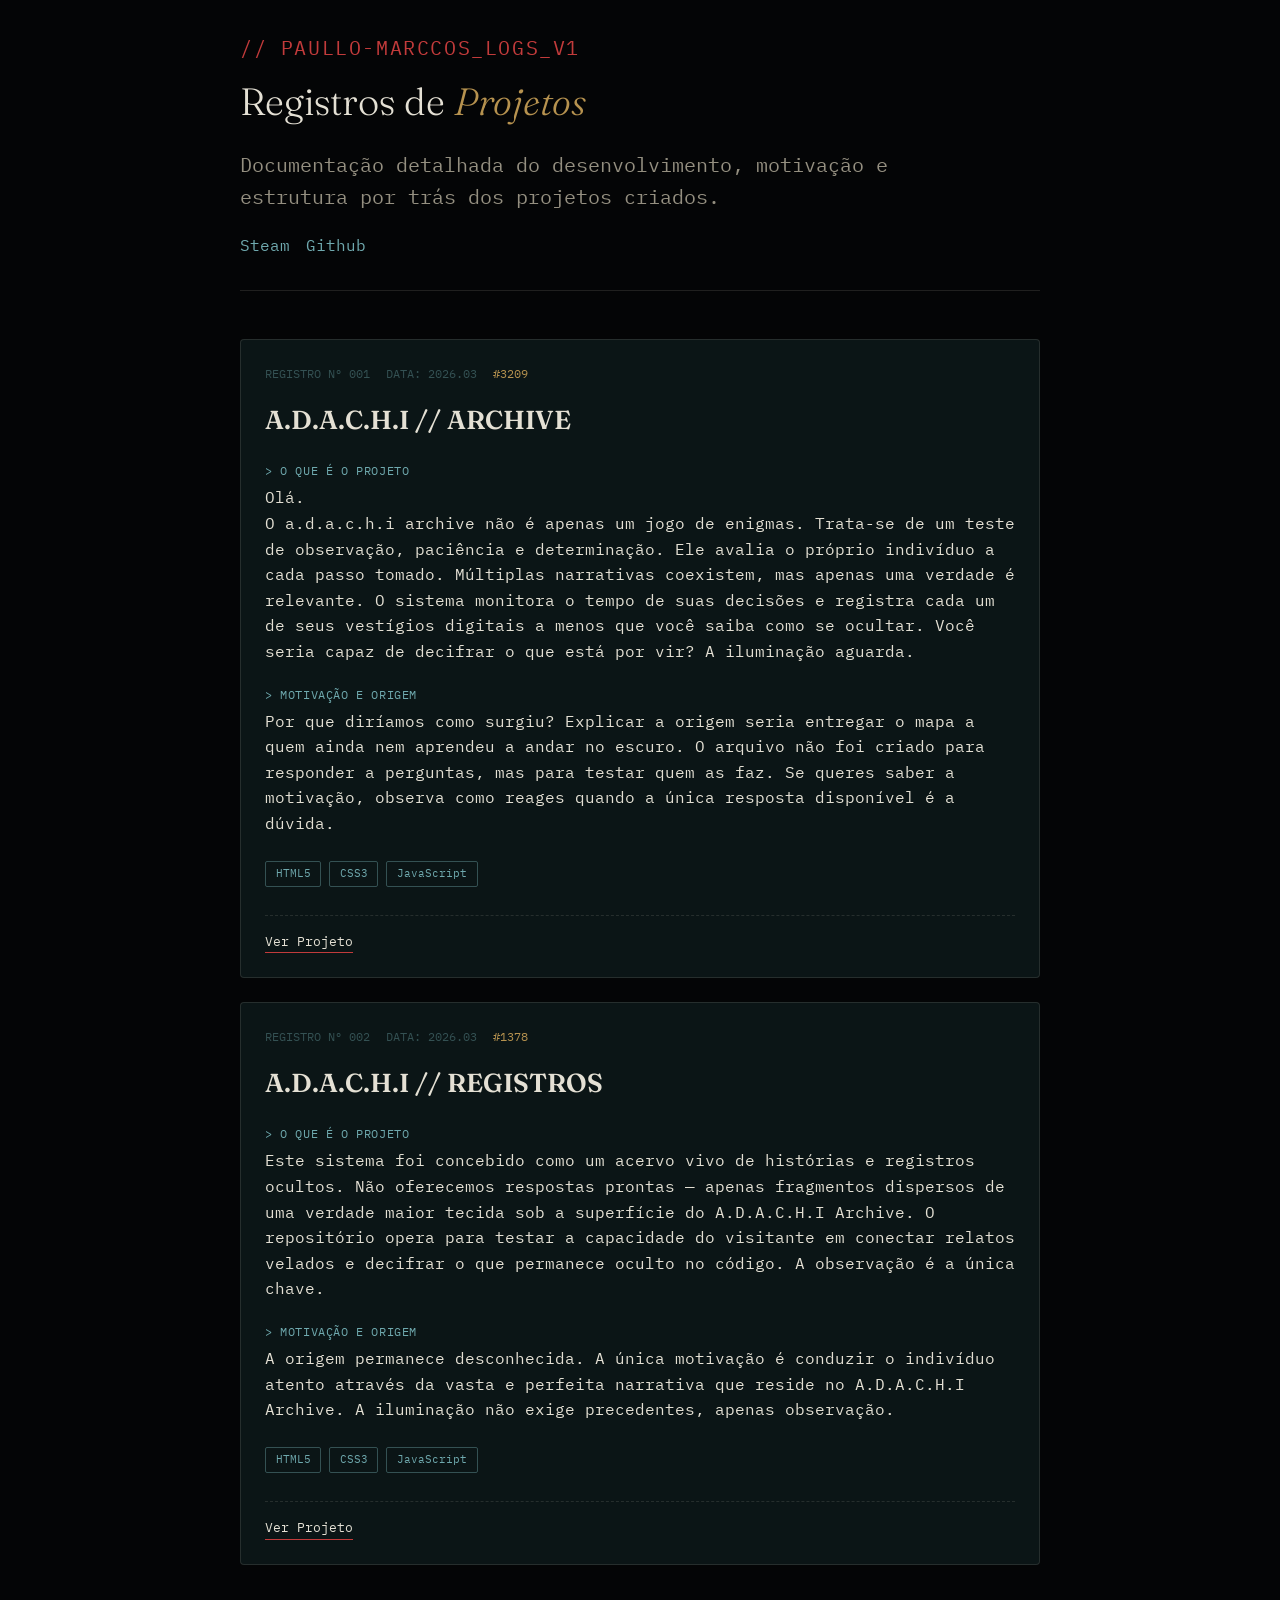
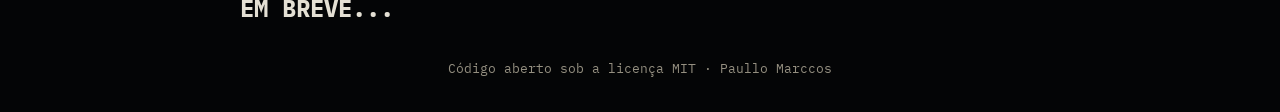
==== index.html @ ef921572 "Add files via upload" ====
<!DOCTYPE html>
<html lang="pt-br">
<head>
    <meta charset="UTF-8">
    <meta name="viewport" content="width=device-width, initial-scale=1.0">
    <meta name="author" content="Paullo-Marccos">
    <meta name="google" content="notranslate">
    <title>Projetos</title>

    <link rel="preconnect" href="https://fonts.googleapis.com">
    <link rel="preconnect" href="https://fonts.gstatic.com" crossorigin>
    <link href="https://fonts.googleapis.com/css2?family=Fraunces:ital,wght@0,300;0,600;1,300&family=IBM+Plex+Mono&display=swap" rel="stylesheet">
    <link rel="stylesheet" href="css/introducao.css">
</head>
<body>
    <div class="container">
        <header>
            <div class="badge">// Paullo-Marccos_LOGS_V1</div>

            <h1>Registros de <em>Projetos</em></h1>
            <p class="intro-text">Documentação detalhada do desenvolvimento, motivação e estrutura por trás dos projetos criados.</p>

            <nav>
                <a href="https://steamcommunity.com/profiles/76561199465428980/" target="_blank" title="Steam">Steam
                    
                </a>

                <a href="https://github.com/Paullo-Marccos" target="_blank" class="icon-button" title="GitHub"> Github
                   
                </a>

                
            </nav>
        </header>

        <main>
            <article class="project-card">
                <div class="project-meta">
                    <span>REGISTRO Nº 001</span>
                    <span>DATA: 2026.03</span>
                    <span class="tag">#3209</span>
                </div>

                <h2 class="project-title">A.D.A.C.H.I // ARCHIVE</h2>

                <p class="sub-title">&gt; O QUE É O PROJETO</p>
                <p class="project-desc">
                    Olá.<br>
                    O a.d.a.c.h.i archive não é apenas um jogo de enigmas. Trata-se de um teste de observação, paciência e determinação.
                    Ele avalia o próprio indivíduo a cada passo tomado. Múltiplas narrativas coexistem, mas apenas uma verdade é relevante.
                    O sistema monitora o tempo de suas decisões e registra cada um de seus vestígios digitais a menos que você saiba como se ocultar.
                    Você seria capaz de decifrar o que está por vir?
                    A iluminação aguarda.
                </p>
                    <!-- PEDI PRO CLAUDE CORRIJIR E ME
                    EXPLICAR OS ERROS, POREM ELE NAO ME EXPLICOU PORQUE COLOCOU &gt,
                    ENFIM, VOU NEM TIRAR -->
                <p class="sub-title">&gt; MOTIVAÇÃO E ORIGEM</p>
                <p class="project-motive">
                    Por que diríamos como surgiu? Explicar a origem seria entregar o mapa a quem ainda nem aprendeu a andar no escuro.
                    O arquivo não foi criado para responder a perguntas, mas para testar quem as faz. Se queres saber a motivação,
                    observa como reages quando a única resposta disponível é a dúvida.
                </p>

                <div class="tech-stack">
                    <span class="tech-item">HTML5</span>
                    <span class="tech-item">CSS3</span>
                    <span class="tech-item">JavaScript</span>
                </div>

                <div class="project-link">
                    <a href="https://paullo-marccos.github.io/adachi-archive/" target="_blank">Ver Projeto</a>
                </div>

                
            </article>



            <!-- PROJETO 2 -->
            <article class="project-card">
                <div class="project-meta">
                    <span>REGISTRO Nº 002</span>
                    <span>DATA: 2026.03</span>
                    <span class="tag">#1378</span>
                </div>

                <h2 class="project-title">A.D.A.C.H.I // REGISTROS</h2>

                <p class="sub-title">&gt; O QUE É O PROJETO</p>
                <p class="project-desc">
                    Este sistema foi concebido como um acervo vivo de histórias e registros ocultos.
    Não oferecemos respostas prontas — apenas fragmentos dispersos de uma verdade maior tecida sob a superfície do A.D.A.C.H.I Archive.
    O repositório opera para testar a capacidade do visitante em conectar relatos velados e decifrar o que permanece oculto no código.
    A observação é a única chave.
                    <!-- PEDI PRO CLAUDE CORRIJIR E ME
                    EXPLICAR OS ERROS, POREM ELE NAO ME EXPLICOU PORQUE COLOCOU &gt,
                    ENFIM, VOU NEM TIRAR -->
                <p class="sub-title">&gt; MOTIVAÇÃO E ORIGEM</p>
                <p class="project-motive">
                    A origem permanece desconhecida. A única motivação é conduzir o indivíduo atento através da vasta e perfeita narrativa que reside no A.D.A.C.H.I Archive. A iluminação não exige precedentes, apenas observação.
                </p>

                <div class="tech-stack">
                    <span class="tech-item">HTML5</span>
                    <span class="tech-item">CSS3</span>
                    <span class="tech-item">JavaScript</span>
                </div>

                <div class="project-link">
                    <a href="html/adachi-registros.html" target="_blank">Ver Projeto</a>
                </div>

                
            </article>

            <h2>EM BREVE...</h2>

                
        </main>
    </div>

    <footer>
        <p>Código aberto sob a licença MIT · Paullo Marccos</p>
    </footer>
</body>
</html>
---- css/introducao.css ----
* {
    margin: 0;
    box-sizing: border-box;
    padding: 0;
}

/* VARIÁVEIS DE CORES */
:root {
    --void: #040506;
    --deep: #0b1516;
    --aqua: #6fa9ae;
    --aqua-dim: #345153;
    --brass: #b6924f;
    --blood-bright: #c23b3b;
    --parchment: #e4e0d4;
    --parchment-dim: #948f80;
    --line: rgba(228, 224, 212, 0.12);
}

body {
    background-color: var(--void);
    color: var(--parchment);
    font-family: 'IBM Plex Mono', monospace;
    line-height: 1.6;
    padding: 2rem 1rem;
}

.container {
    max-width: 800px;
    margin: 0 auto;
}

header {
    border-bottom: 1px solid var(--line);
    padding-bottom: 32px;
    margin-bottom: 48px;
}

nav {
    display: flex;
    align-items: center;
    gap: 16px;
    flex-wrap: wrap;
    margin-top: 20px;
}

nav a {
    color: var(--aqua);
    text-decoration: none;
}

nav a:hover {
    color: var(--brass);
}

.badge {
    color: var(--blood-bright);
    font-size: 20px;
    letter-spacing: 0.08em;
    text-transform: uppercase;
    margin-bottom: 0.5rem;
}

h1 {
    font-family: 'Fraunces', serif;
    font-weight: 300;
    font-size: 38px;
    margin-bottom: 16px;
}

h1 em {
    font-style: italic;
    color: var(--brass);
}

.intro-text {
    color: var(--parchment-dim);
    font-size: 20px;
    max-width: 60ch;
}

.project-card {
    background: var(--deep);
    border: 1px solid var(--line);
    border-radius: 4px;
    padding: 24px;
    margin-bottom: 24px;
    position: relative;
}

.project-meta {
    display: flex;
    gap: 16px;
    font-size: 12px;
    color: var(--aqua-dim);
    margin-bottom: 16px;
    flex-wrap: wrap;
}

.project-meta .tag {
    color: var(--brass);
}

.project-title {
    font-family: 'Fraunces', serif;
    font-size: 26px;
    font-weight: 600;
    color: var(--parchment);
    margin-bottom: 16px;
}

.sub-title {
    font-size: 12px;
    color: var(--aqua);
    text-transform: uppercase;
    letter-spacing: 0.05em;
    margin-top: 20px;
    margin-bottom: 5px;
}

.project-desc,
.project-motive {
    color: var(--parchment);
    font-size: 16px;
}

.tech-stack {
    display: flex;
    gap: 0.5rem;
    margin-top: 1.5rem;
    flex-wrap: wrap;
}

.tech-item {
    font-size: 0.7rem;
    padding: 0.2rem 0.6rem;
    border: 1px solid var(--aqua-dim);
    color: var(--aqua);
    border-radius: 2px;
}

.project-link {
    margin-top: 28px;
    padding-top: 16px;
    border-top: 1px dashed var(--line);
    display: flex;
    gap: 24px;
}

.project-link a {
    color: var(--parchment);
    text-decoration: none;
    font-size: 0.8rem;
    border-bottom: 1px solid var(--blood-bright);
    transition: color 0.2s ease;
}

.project-link a:hover {
    color: var(--blood-bright);
}

footer {
    text-align: center;
    color: var(--parchment-dim);
    font-size: 0.8rem;
    margin-top: 32px;
}
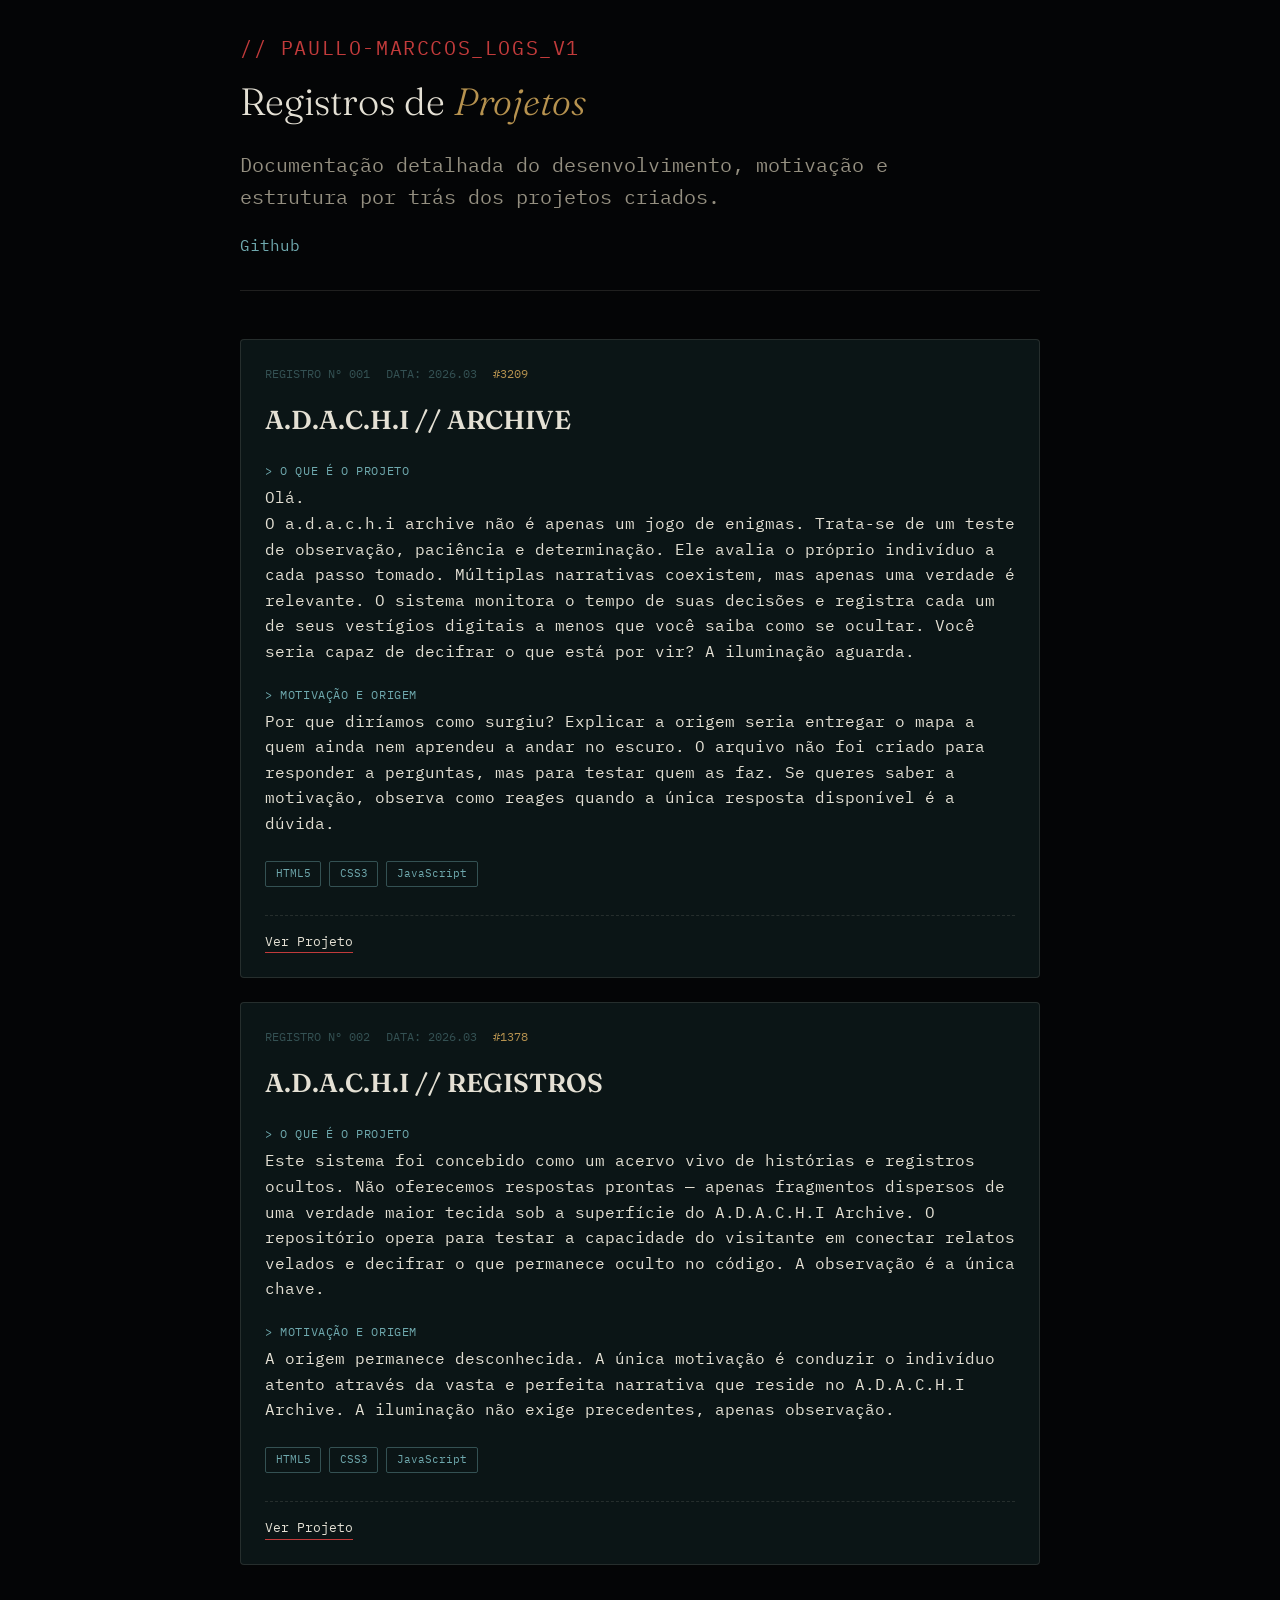
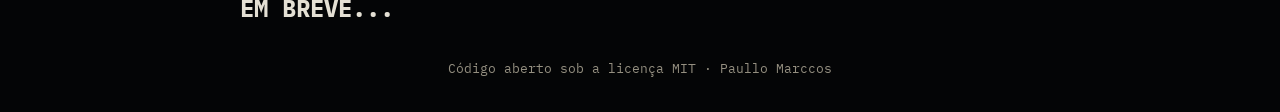
==== commit 2d73991f: "Add files via upload" ====
--- a/index.html
+++ b/index.html
@@ -21,9 +21,7 @@
             <p class="intro-text">Documentação detalhada do desenvolvimento, motivação e estrutura por trás dos projetos criados.</p>
 
             <nav>
-                <a href="https://steamcommunity.com/profiles/76561199465428980/" target="_blank" title="Steam">Steam
-                    
-                </a>
+                
 
                 <a href="https://github.com/Paullo-Marccos" target="_blank" class="icon-button" title="GitHub"> Github
                    
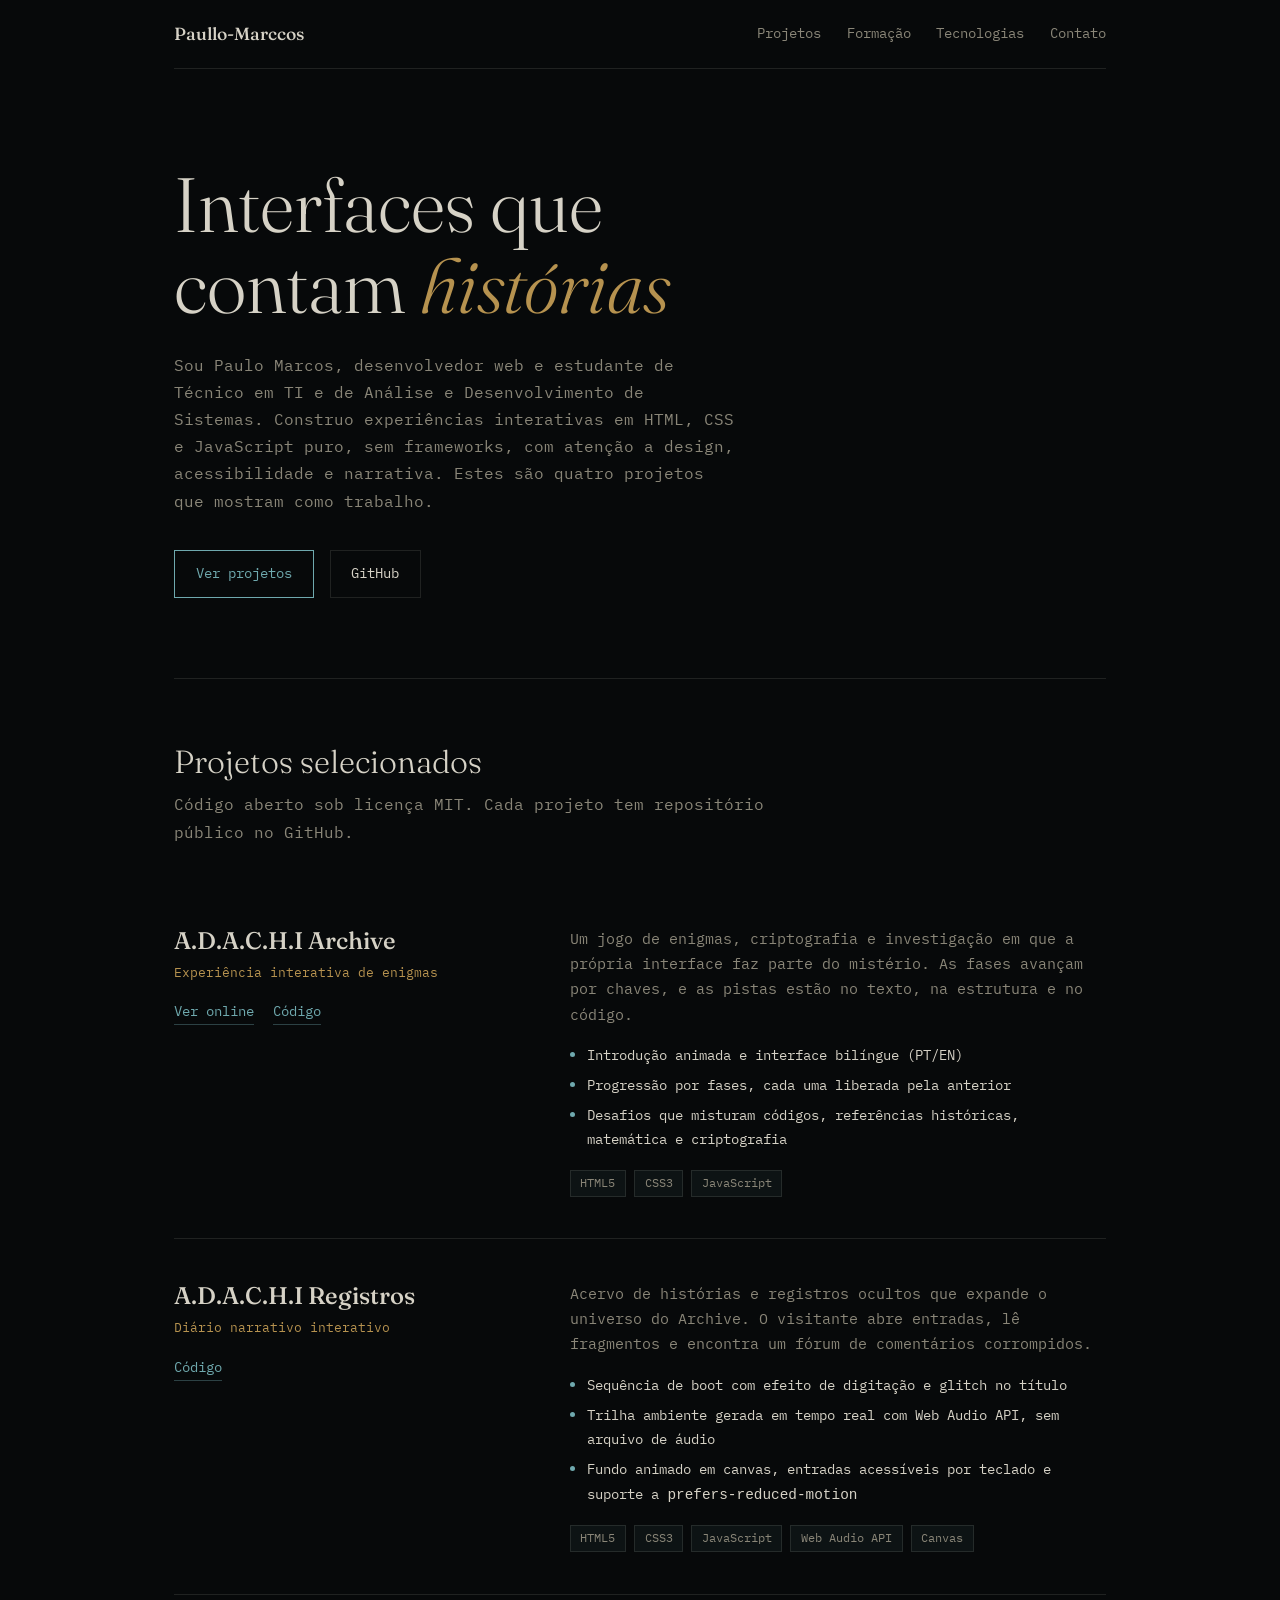
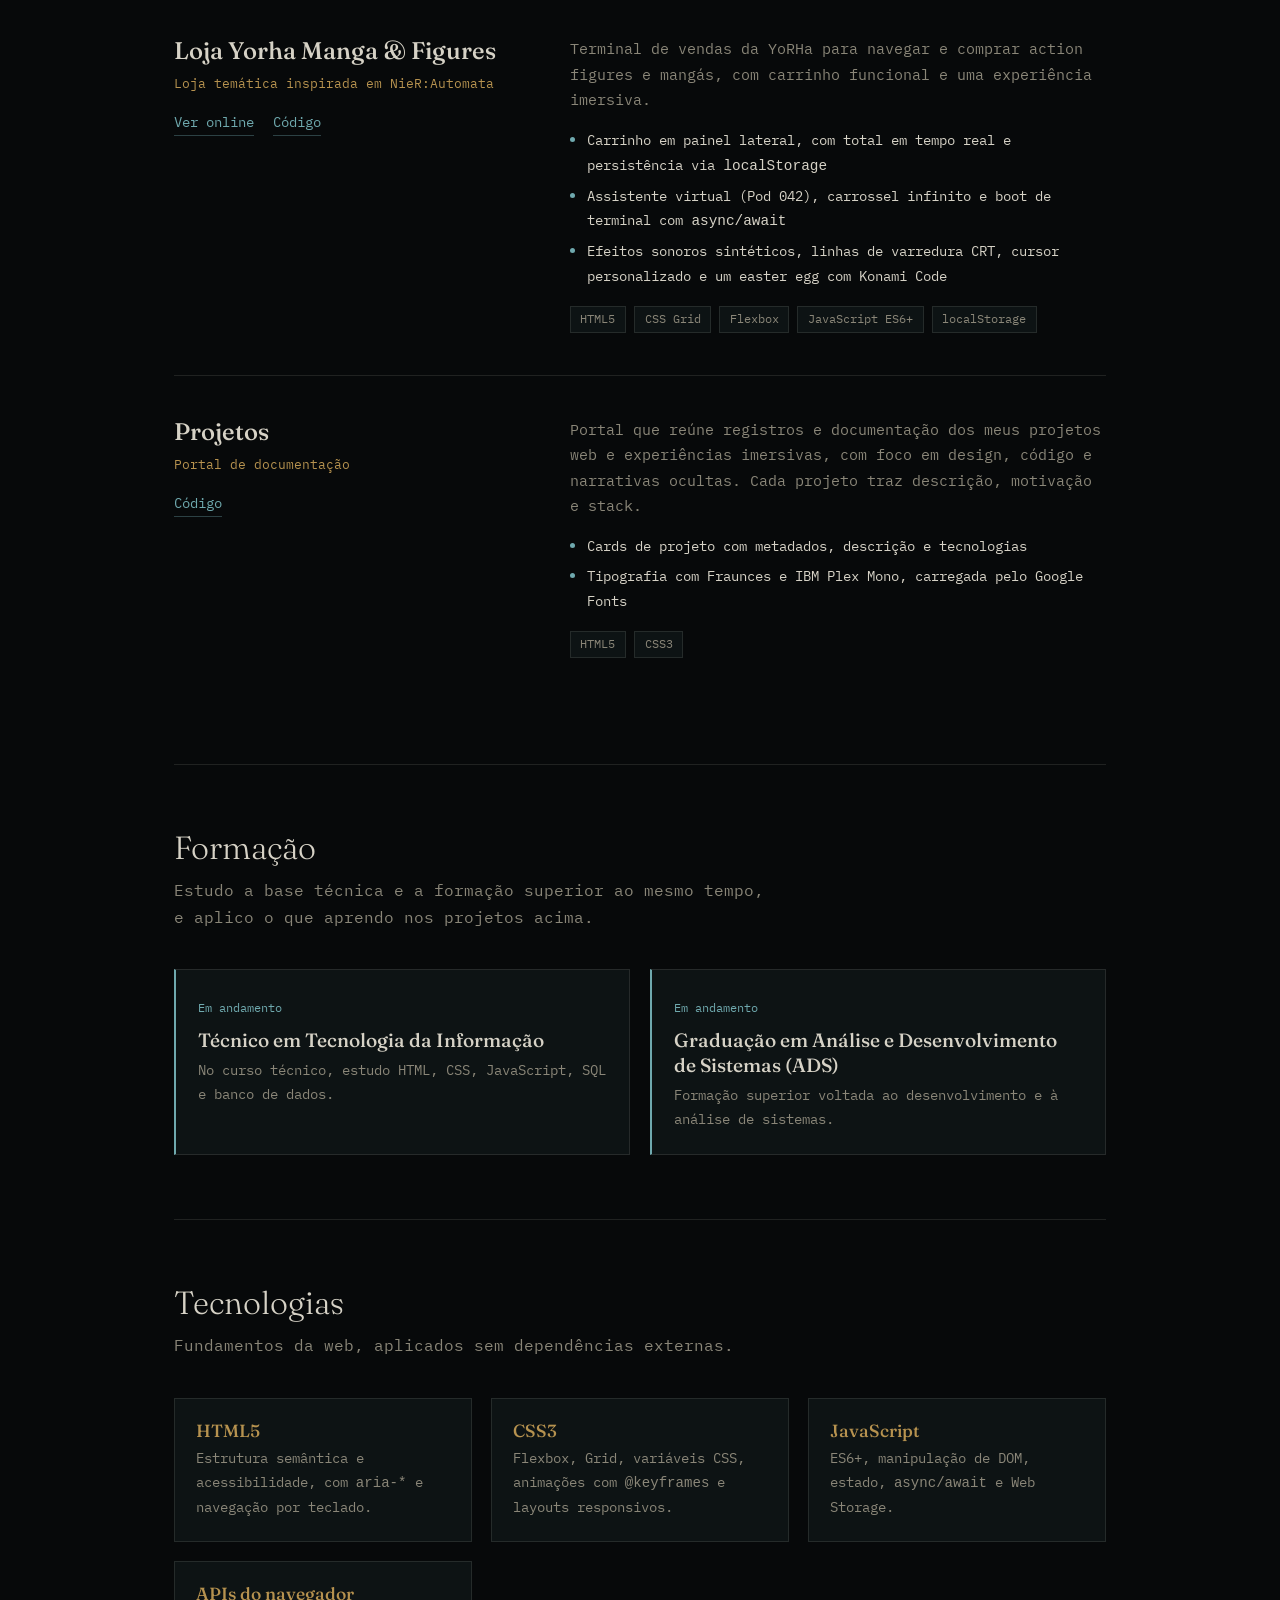
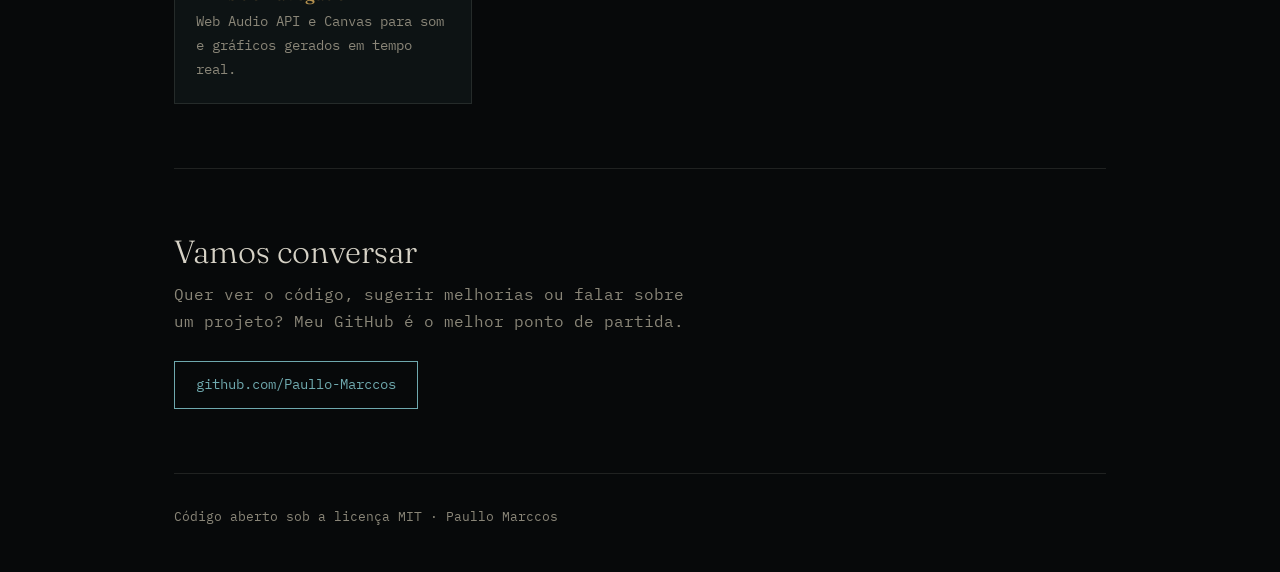
==== commit 5a3ac363: "Add files via upload" ====
--- a/index.html
+++ b/index.html
@@ -1,125 +1,156 @@
 <!DOCTYPE html>
-<html lang="pt-br">
+<html lang="pt-BR">
 <head>
-    <meta charset="UTF-8">
-    <meta name="viewport" content="width=device-width, initial-scale=1.0">
-    <meta name="author" content="Paullo-Marccos">
-    <meta name="google" content="notranslate">
-    <title>Projetos</title>
-
-    <link rel="preconnect" href="https://fonts.googleapis.com">
-    <link rel="preconnect" href="https://fonts.gstatic.com" crossorigin>
-    <link href="https://fonts.googleapis.com/css2?family=Fraunces:ital,wght@0,300;0,600;1,300&family=IBM+Plex+Mono&display=swap" rel="stylesheet">
-    <link rel="stylesheet" href="css/introducao.css">
+<meta charset="UTF-8">
+<meta name="viewport" content="width=device-width, initial-scale=1">
+<meta name="author" content="Paullo-Marccos">
+<meta name="description" content="Portfólio de Paullo-Marccos: estudante de Técnico em TI e de Análise e Desenvolvimento de Sistemas, com projetos web em HTML, CSS e JavaScript puro.">
+<title>Paullo-Marccos-Portfólio</title>
+<link rel="preconnect" href="https://fonts.googleapis.com">
+<link rel="preconnect" href="https://fonts.gstatic.com" crossorigin>
+<link href="https://fonts.googleapis.com/css2?family=Fraunces:ital,wght@0,300;0,500;1,300&family=IBM+Plex+Mono&display=swap" rel="stylesheet">
+<link rel="stylesheet" href="css/introducao.css">
 </head>
 <body>
-    <div class="container">
-        <header>
-            <div class="badge">// Paullo-Marccos_LOGS_V1</div>
 
-            <h1>Registros de <em>Projetos</em></h1>
-            <p class="intro-text">Documentação detalhada do desenvolvimento, motivação e estrutura por trás dos projetos criados.</p>
+<div class="wrap">
+  <div class="top">
+    <span class="logo">Paullo-Marccos</span>
+    <nav aria-label="Principal">
+      <a href="#projetos">Projetos</a>
+      <a href="#formacao">Formação</a>
+      <a href="#tecnologias">Tecnologias</a>
+      <a href="#contato">Contato</a>
+    </nav>
+  </div>
 
-            <nav>
-                
+  <header class="hero">
+    <h1>Interfaces que contam <em>histórias</em></h1>
+    <p>Sou Paulo Marcos, desenvolvedor web e estudante de Técnico em TI e de Análise e Desenvolvimento de Sistemas. Construo experiências interativas em HTML, CSS e JavaScript puro, sem frameworks, com atenção a design, acessibilidade e narrativa. Estes são quatro projetos que mostram como trabalho.</p>
+    <div class="cta">
+      <a class="btn" href="#projetos">Ver projetos</a>
+      <a class="btn ghost" href="https://github.com/Paullo-Marccos" target="_blank" rel="noopener">GitHub</a>
+    </div>
+  </header>
 
-                <a href="https://github.com/Paullo-Marccos" target="_blank" class="icon-button" title="GitHub"> Github
-                   
-                </a>
+  <section id="projetos">
+    <h2>Projetos selecionados</h2>
+    <p class="lead">Código aberto sob licença MIT. Cada projeto tem repositório público no GitHub.</p>
 
-                
-            </nav>
-        </header>
+    <article class="project">
+      <div>
+        <h3>A.D.A.C.H.I Archive</h3>
+        <div class="kind">Experiência interativa de enigmas</div>
+        <div class="links">
+          <a href="https://paullo-marccos.github.io/adachi-archive/" target="_blank" rel="noopener">Ver online</a>
+          <a href="https://github.com/Paullo-Marccos/adachi-archive" target="_blank" rel="noopener">Código</a>
+        </div>
+      </div>
+      <div>
+        <p>Um jogo de enigmas, criptografia e investigação em que a própria interface faz parte do mistério. As fases avançam por chaves, e as pistas estão no texto, na estrutura e no código.</p>
+        <ul>
+          <li>Introdução animada e interface bilíngue (PT/EN)</li>
+          <li>Progressão por fases, cada uma liberada pela anterior</li>
+          <li>Desafios que misturam códigos, referências históricas, matemática e criptografia</li>
+        </ul>
+        <div class="tags"><span>HTML5</span><span>CSS3</span><span>JavaScript</span></div>
+      </div>
+    </article>
 
-        <main>
-            <article class="project-card">
-                <div class="project-meta">
-                    <span>REGISTRO Nº 001</span>
-                    <span>DATA: 2026.03</span>
-                    <span class="tag">#3209</span>
-                </div>
+    <article class="project">
+      <div>
+        <h3>A.D.A.C.H.I Registros</h3>
+        <div class="kind">Diário narrativo interativo</div>
+        <div class="links">
+          <a href="https://github.com/Paullo-Marccos/adachi-registros" target="_blank" rel="noopener">Código</a>
+        </div>
+      </div>
+      <div>
+        <p>Acervo de histórias e registros ocultos que expande o universo do Archive. O visitante abre entradas, lê fragmentos e encontra um fórum de comentários corrompidos.</p>
+        <ul>
+          <li>Sequência de boot com efeito de digitação e glitch no título</li>
+          <li>Trilha ambiente gerada em tempo real com Web Audio API, sem arquivo de áudio</li>
+          <li>Fundo animado em canvas, entradas acessíveis por teclado e suporte a <code>prefers-reduced-motion</code></li>
+        </ul>
+        <div class="tags"><span>HTML5</span><span>CSS3</span><span>JavaScript</span><span>Web Audio API</span><span>Canvas</span></div>
+      </div>
+    </article>
 
-                <h2 class="project-title">A.D.A.C.H.I // ARCHIVE</h2>
+    <article class="project">
+      <div>
+        <h3>Loja Yorha Manga &amp; Figures</h3>
+        <div class="kind">Loja temática inspirada em NieR:Automata</div>
+        <div class="links">
+          <a href="https://paullo-marccos.github.io/Loja-Yorha-Manga-Figures/" target="_blank" rel="noopener">Ver online</a>
+          <a href="https://github.com/Paullo-Marccos/Loja-Yorha-Manga-Figures" target="_blank" rel="noopener">Código</a>
+        </div>
+      </div>
+      <div>
+        <p>Terminal de vendas da YoRHa para navegar e comprar action figures e mangás, com carrinho funcional e uma experiência imersiva.</p>
+        <ul>
+          <li>Carrinho em painel lateral, com total em tempo real e persistência via <code>localStorage</code></li>
+          <li>Assistente virtual (Pod 042), carrossel infinito e boot de terminal com <code>async/await</code></li>
+          <li>Efeitos sonoros sintéticos, linhas de varredura CRT, cursor personalizado e um easter egg com Konami Code</li>
+        </ul>
+        <div class="tags"><span>HTML5</span><span>CSS Grid</span><span>Flexbox</span><span>JavaScript ES6+</span><span>localStorage</span></div>
+      </div>
+    </article>
 
-                <p class="sub-title">&gt; O QUE É O PROJETO</p>
-                <p class="project-desc">
-                    Olá.<br>
-                    O a.d.a.c.h.i archive não é apenas um jogo de enigmas. Trata-se de um teste de observação, paciência e determinação.
-                    Ele avalia o próprio indivíduo a cada passo tomado. Múltiplas narrativas coexistem, mas apenas uma verdade é relevante.
-                    O sistema monitora o tempo de suas decisões e registra cada um de seus vestígios digitais a menos que você saiba como se ocultar.
-                    Você seria capaz de decifrar o que está por vir?
-                    A iluminação aguarda.
-                </p>
-                    <!-- PEDI PRO CLAUDE CORRIJIR E ME
-                    EXPLICAR OS ERROS, POREM ELE NAO ME EXPLICOU PORQUE COLOCOU &gt,
-                    ENFIM, VOU NEM TIRAR -->
-                <p class="sub-title">&gt; MOTIVAÇÃO E ORIGEM</p>
-                <p class="project-motive">
-                    Por que diríamos como surgiu? Explicar a origem seria entregar o mapa a quem ainda nem aprendeu a andar no escuro.
-                    O arquivo não foi criado para responder a perguntas, mas para testar quem as faz. Se queres saber a motivação,
-                    observa como reages quando a única resposta disponível é a dúvida.
-                </p>
+    <article class="project">
+      <div>
+        <h3>Projetos</h3>
+        <div class="kind">Portal de documentação</div>
+        <div class="links">
+          <a href="https://github.com/Paullo-Marccos/Projetos" target="_blank" rel="noopener">Código</a>
+        </div>
+      </div>
+      <div>
+        <p>Portal que reúne registros e documentação dos meus projetos web e experiências imersivas, com foco em design, código e narrativas ocultas. Cada projeto traz descrição, motivação e stack.</p>
+        <ul>
+          <li>Cards de projeto com metadados, descrição e tecnologias</li>
+          <li>Tipografia com Fraunces e IBM Plex Mono, carregada pelo Google Fonts</li>
+        </ul>
+        <div class="tags"><span>HTML5</span><span>CSS3</span></div>
+      </div>
+    </article>
+  </section>
 
-                <div class="tech-stack">
-                    <span class="tech-item">HTML5</span>
-                    <span class="tech-item">CSS3</span>
-                    <span class="tech-item">JavaScript</span>
-                </div>
+  <section id="formacao">
+    <h2>Formação</h2>
+    <p class="lead">Estudo a base técnica e a formação superior ao mesmo tempo, e aplico o que aprendo nos projetos acima.</p>
+    <div class="edu">
+      <article>
+        <span class="status">Em andamento</span>
+        <h4>Técnico em Tecnologia da Informação</h4>
+        <p>No curso técnico, estudo HTML, CSS, JavaScript, SQL e banco de dados.</p>
+      </article>
+      <article>
+        <span class="status">Em andamento</span>
+        <h4>Graduação em Análise e Desenvolvimento de Sistemas (ADS)</h4>
+        <p>Formação superior voltada ao desenvolvimento e à análise de sistemas.</p>
+      </article>
+    </div>
+  </section>
 
-                <div class="project-link">
-                    <a href="https://paullo-marccos.github.io/adachi-archive/" target="_blank">Ver Projeto</a>
-                </div>
+  <section id="tecnologias">
+    <h2>Tecnologias</h2>
+    <p class="lead">Fundamentos da web, aplicados sem dependências externas.</p>
+    <div class="stack">
+      <div><h4>HTML5</h4><p>Estrutura semântica e acessibilidade, com <code>aria-*</code> e navegação por teclado.</p></div>
+      <div><h4>CSS3</h4><p>Flexbox, Grid, variáveis CSS, animações com <code>@keyframes</code> e layouts responsivos.</p></div>
+      <div><h4>JavaScript</h4><p>ES6+, manipulação de DOM, estado, <code>async/await</code> e Web Storage.</p></div>
+      <div><h4>APIs do navegador</h4><p>Web Audio API e Canvas para som e gráficos gerados em tempo real.</p></div>
+    </div>
+  </section>
 
-                
-            </article>
+  <section id="contato" class="contact">
+    <h2>Vamos conversar</h2>
+    <p>Quer ver o código, sugerir melhorias ou falar sobre um projeto? Meu GitHub é o melhor ponto de partida.</p>
+    <a class="btn" href="https://github.com/Paullo-Marccos" target="_blank" rel="noopener">github.com/Paullo-Marccos</a>
+  </section>
 
+  <footer>Código aberto sob a licença MIT · Paullo Marccos</footer>
+</div>
 
-
-            <!-- PROJETO 2 -->
-            <article class="project-card">
-                <div class="project-meta">
-                    <span>REGISTRO Nº 002</span>
-                    <span>DATA: 2026.03</span>
-                    <span class="tag">#1378</span>
-                </div>
-
-                <h2 class="project-title">A.D.A.C.H.I // REGISTROS</h2>
-
-                <p class="sub-title">&gt; O QUE É O PROJETO</p>
-                <p class="project-desc">
-                    Este sistema foi concebido como um acervo vivo de histórias e registros ocultos.
-    Não oferecemos respostas prontas — apenas fragmentos dispersos de uma verdade maior tecida sob a superfície do A.D.A.C.H.I Archive.
-    O repositório opera para testar a capacidade do visitante em conectar relatos velados e decifrar o que permanece oculto no código.
-    A observação é a única chave.
-                    <!-- PEDI PRO CLAUDE CORRIJIR E ME
-                    EXPLICAR OS ERROS, POREM ELE NAO ME EXPLICOU PORQUE COLOCOU &gt,
-                    ENFIM, VOU NEM TIRAR -->
-                <p class="sub-title">&gt; MOTIVAÇÃO E ORIGEM</p>
-                <p class="project-motive">
-                    A origem permanece desconhecida. A única motivação é conduzir o indivíduo atento através da vasta e perfeita narrativa que reside no A.D.A.C.H.I Archive. A iluminação não exige precedentes, apenas observação.
-                </p>
-
-                <div class="tech-stack">
-                    <span class="tech-item">HTML5</span>
-                    <span class="tech-item">CSS3</span>
-                    <span class="tech-item">JavaScript</span>
-                </div>
-
-                <div class="project-link">
-                    <a href="html/adachi-registros.html" target="_blank">Ver Projeto</a>
-                </div>
-
-                
-            </article>
-
-            <h2>EM BREVE...</h2>
-
-                
-        </main>
-    </div>
-
-    <footer>
-        <p>Código aberto sob a licença MIT · Paullo Marccos</p>
-    </footer>
 </body>
 </html>
--- a/css/introducao.css
+++ b/css/introducao.css
@@ -1,167 +1,72 @@
-* {
-    margin: 0;
-    box-sizing: border-box;
-    padding: 0;
+:root{
+  --bg:#07090a; --panel:#0d1314; --line:rgba(214,210,198,.12);
+  --text:#d6d2c6; --dim:#8a8678; --aqua:#6fa9ae; --brass:#b6924f;
 }
+*{box-sizing:border-box;margin:0;padding:0}
+html{scroll-behavior:smooth}
+body{background:var(--bg);color:var(--text);font:400 1rem/1.7 'IBM Plex Mono',monospace;overflow-x:hidden}
+a{color:inherit}
+:focus-visible{outline:2px solid var(--aqua);outline-offset:3px}
+.wrap{max-width:980px;margin:0 auto;padding:0 1.5rem}
 
-/* VARIÁVEIS DE CORES */
-:root {
-    --void: #040506;
-    --deep: #0b1516;
-    --aqua: #6fa9ae;
-    --aqua-dim: #345153;
-    --brass: #b6924f;
-    --blood-bright: #c23b3b;
-    --parchment: #e4e0d4;
-    --parchment-dim: #948f80;
-    --line: rgba(228, 224, 212, 0.12);
+/* topo */
+.top{display:flex;justify-content:space-between;align-items:center;padding:1.4rem 0;border-bottom:1px solid var(--line);font-size:.85rem}
+.top .logo{font:500 1.1rem 'Fraunces',serif}
+.top nav{display:flex;gap:1.6rem}
+.top nav a{color:var(--dim);text-decoration:none}
+.top nav a:hover{color:var(--aqua)}
+
+/* hero */
+.hero{padding:6rem 0 5rem}
+.hero h1{font:300 clamp(2.6rem,7vw,4.8rem)/1.05 'Fraunces',serif;max-width:14ch}
+.hero h1 em{color:var(--brass)}
+.hero p{max-width:56ch;margin-top:1.6rem;color:var(--dim)}
+.cta{display:flex;gap:1rem;flex-wrap:wrap;margin-top:2.2rem}
+.btn{display:inline-block;padding:.7rem 1.3rem;border:1px solid var(--aqua);color:var(--aqua);text-decoration:none;font-size:.88rem;transition:background .2s,color .2s}
+.btn:hover{background:var(--aqua);color:var(--bg)}
+.btn.ghost{border-color:var(--line);color:var(--text)}
+.btn.ghost:hover{background:var(--text);color:var(--bg)}
+
+/* seções */
+section{padding:4rem 0;border-top:1px solid var(--line)}
+h2{font:300 2rem/1.2 'Fraunces',serif;margin-bottom:.6rem}
+.lead{color:var(--dim);max-width:60ch;margin-bottom:2.4rem}
+
+/* projetos */
+.project{display:grid;grid-template-columns:1fr 1.5fr;gap:2.4rem;padding:2.6rem 0;border-top:1px solid var(--line)}
+.project:first-of-type{border-top:0}
+.project h3{font:500 1.5rem/1.25 'Fraunces',serif}
+.kind{color:var(--brass);font-size:.82rem;margin:.4rem 0 1rem}
+.links{display:flex;gap:1.2rem;flex-wrap:wrap;font-size:.88rem}
+.links a{color:var(--aqua);text-decoration:none;border-bottom:1px solid rgba(111,169,174,.35)}
+.links a:hover{border-color:var(--aqua)}
+.project p{color:var(--dim);font-size:.93rem}
+.project ul{margin:1rem 0;padding-left:1.1rem;color:var(--text);font-size:.9rem}
+.project li{margin-bottom:.35rem}
+.project li::marker{color:var(--aqua)}
+.tags{display:flex;flex-wrap:wrap;gap:.5rem;margin-top:1.1rem}
+.tags span{background:var(--panel);border:1px solid var(--line);padding:.15rem .6rem;font-size:.75rem;color:var(--dim)}
+
+/* formação */
+.edu{display:grid;grid-template-columns:repeat(auto-fit,minmax(280px,1fr));gap:1.2rem}
+.edu article{background:var(--panel);border:1px solid var(--line);border-left:2px solid var(--aqua);padding:1.4rem}
+.edu .status{display:inline-block;font-size:.75rem;color:var(--aqua);margin-bottom:.6rem}
+.edu h4{font:500 1.2rem/1.3 'Fraunces',serif;margin-bottom:.4rem}
+.edu p{color:var(--dim);font-size:.88rem}
+
+/* stack */
+.stack{display:grid;grid-template-columns:repeat(auto-fit,minmax(220px,1fr));gap:1.2rem}
+.stack div{background:var(--panel);border:1px solid var(--line);padding:1.3rem}
+.stack h4{font:500 1.1rem 'Fraunces',serif;color:var(--brass);margin-bottom:.4rem}
+.stack p{color:var(--dim);font-size:.88rem}
+
+/* contato */
+.contact p{max-width:52ch;color:var(--dim);margin-bottom:1.6rem}
+footer{padding:2rem 0 3rem;border-top:1px solid var(--line);color:var(--dim);font-size:.8rem}
+
+@media (max-width:760px){
+  .project{grid-template-columns:1fr;gap:1rem}
+  .top nav{gap:1rem;flex-wrap:wrap;justify-content:flex-end}
+  .hero{padding:4rem 0 3.5rem}
 }
-
-body {
-    background-color: var(--void);
-    color: var(--parchment);
-    font-family: 'IBM Plex Mono', monospace;
-    line-height: 1.6;
-    padding: 2rem 1rem;
-}
-
-.container {
-    max-width: 800px;
-    margin: 0 auto;
-}
-
-header {
-    border-bottom: 1px solid var(--line);
-    padding-bottom: 32px;
-    margin-bottom: 48px;
-}
-
-nav {
-    display: flex;
-    align-items: center;
-    gap: 16px;
-    flex-wrap: wrap;
-    margin-top: 20px;
-}
-
-nav a {
-    color: var(--aqua);
-    text-decoration: none;
-}
-
-nav a:hover {
-    color: var(--brass);
-}
-
-.badge {
-    color: var(--blood-bright);
-    font-size: 20px;
-    letter-spacing: 0.08em;
-    text-transform: uppercase;
-    margin-bottom: 0.5rem;
-}
-
-h1 {
-    font-family: 'Fraunces', serif;
-    font-weight: 300;
-    font-size: 38px;
-    margin-bottom: 16px;
-}
-
-h1 em {
-    font-style: italic;
-    color: var(--brass);
-}
-
-.intro-text {
-    color: var(--parchment-dim);
-    font-size: 20px;
-    max-width: 60ch;
-}
-
-.project-card {
-    background: var(--deep);
-    border: 1px solid var(--line);
-    border-radius: 4px;
-    padding: 24px;
-    margin-bottom: 24px;
-    position: relative;
-}
-
-.project-meta {
-    display: flex;
-    gap: 16px;
-    font-size: 12px;
-    color: var(--aqua-dim);
-    margin-bottom: 16px;
-    flex-wrap: wrap;
-}
-
-.project-meta .tag {
-    color: var(--brass);
-}
-
-.project-title {
-    font-family: 'Fraunces', serif;
-    font-size: 26px;
-    font-weight: 600;
-    color: var(--parchment);
-    margin-bottom: 16px;
-}
-
-.sub-title {
-    font-size: 12px;
-    color: var(--aqua);
-    text-transform: uppercase;
-    letter-spacing: 0.05em;
-    margin-top: 20px;
-    margin-bottom: 5px;
-}
-
-.project-desc,
-.project-motive {
-    color: var(--parchment);
-    font-size: 16px;
-}
-
-.tech-stack {
-    display: flex;
-    gap: 0.5rem;
-    margin-top: 1.5rem;
-    flex-wrap: wrap;
-}
-
-.tech-item {
-    font-size: 0.7rem;
-    padding: 0.2rem 0.6rem;
-    border: 1px solid var(--aqua-dim);
-    color: var(--aqua);
-    border-radius: 2px;
-}
-
-.project-link {
-    margin-top: 28px;
-    padding-top: 16px;
-    border-top: 1px dashed var(--line);
-    display: flex;
-    gap: 24px;
-}
-
-.project-link a {
-    color: var(--parchment);
-    text-decoration: none;
-    font-size: 0.8rem;
-    border-bottom: 1px solid var(--blood-bright);
-    transition: color 0.2s ease;
-}
-
-.project-link a:hover {
-    color: var(--blood-bright);
-}
-
-footer {
-    text-align: center;
-    color: var(--parchment-dim);
-    font-size: 0.8rem;
-    margin-top: 32px;
-}+@media (prefers-reduced-motion:reduce){html{scroll-behavior:auto}.btn{transition:none}}
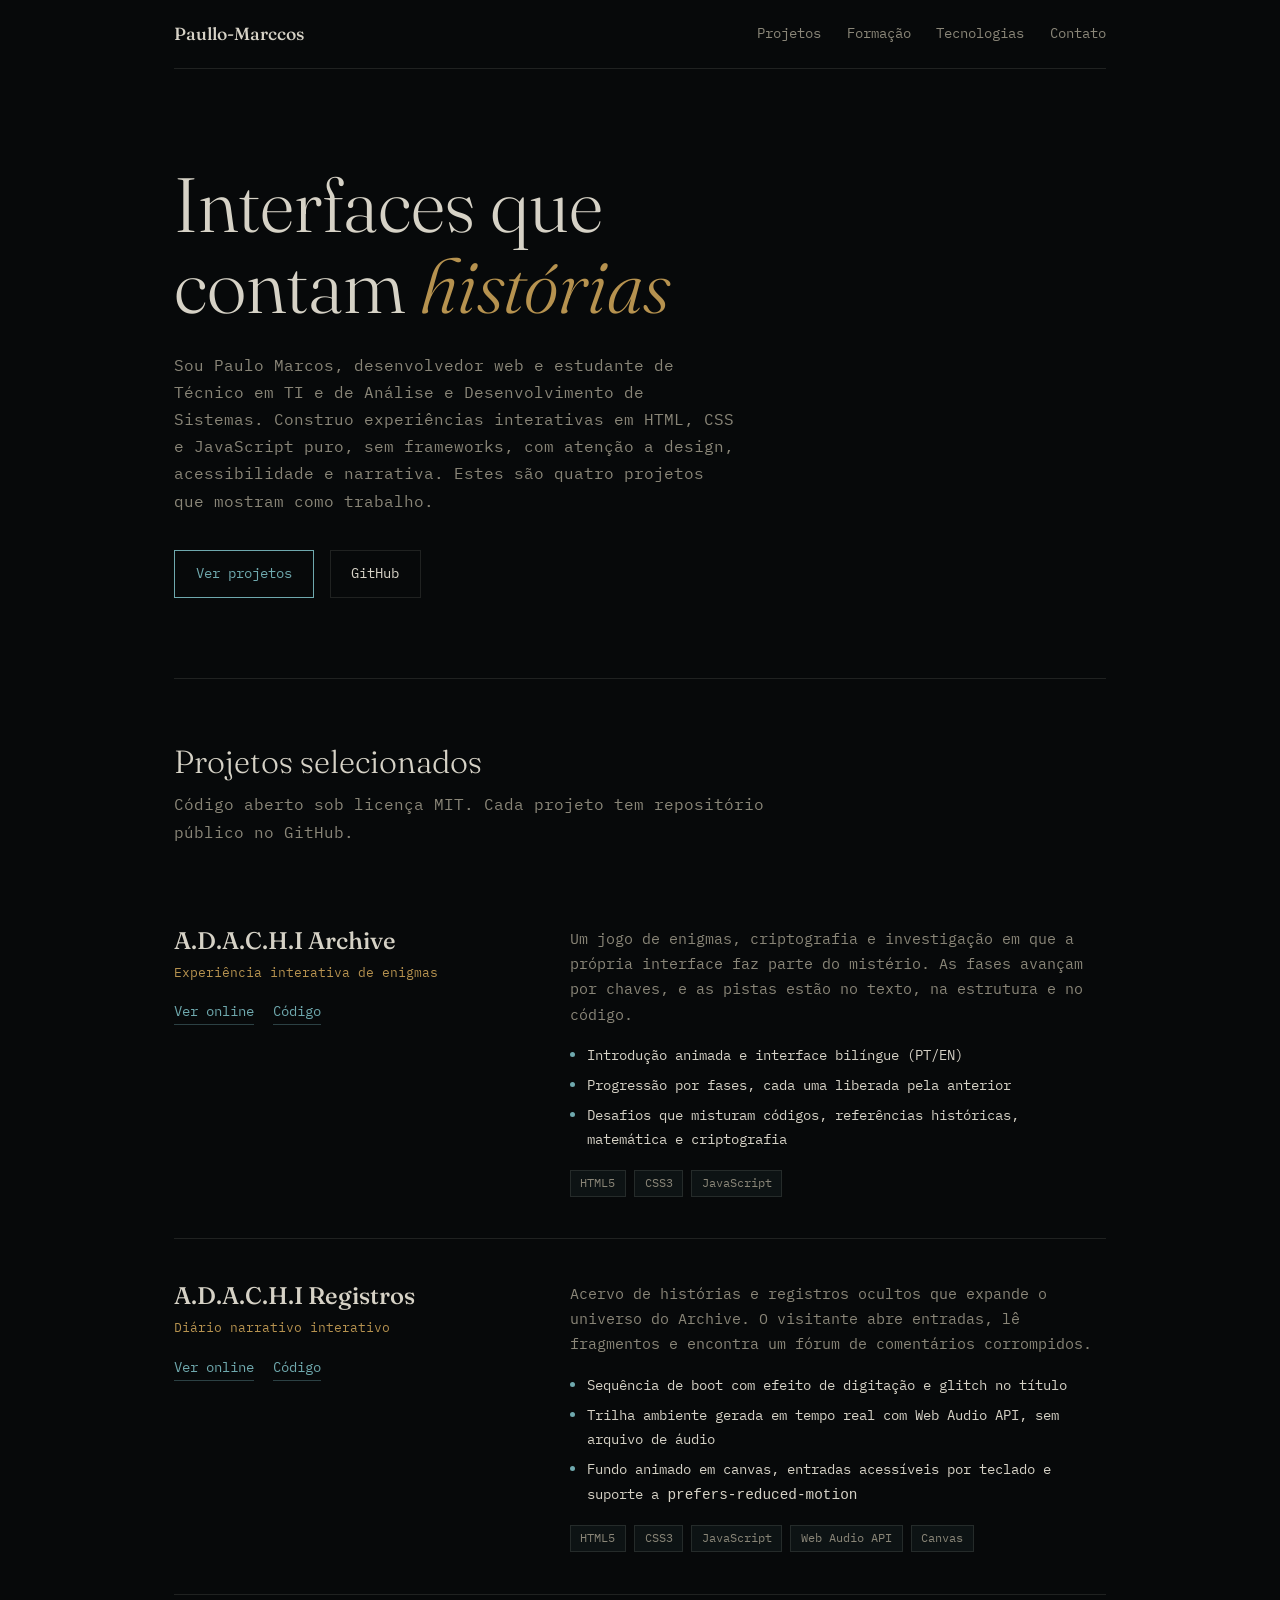
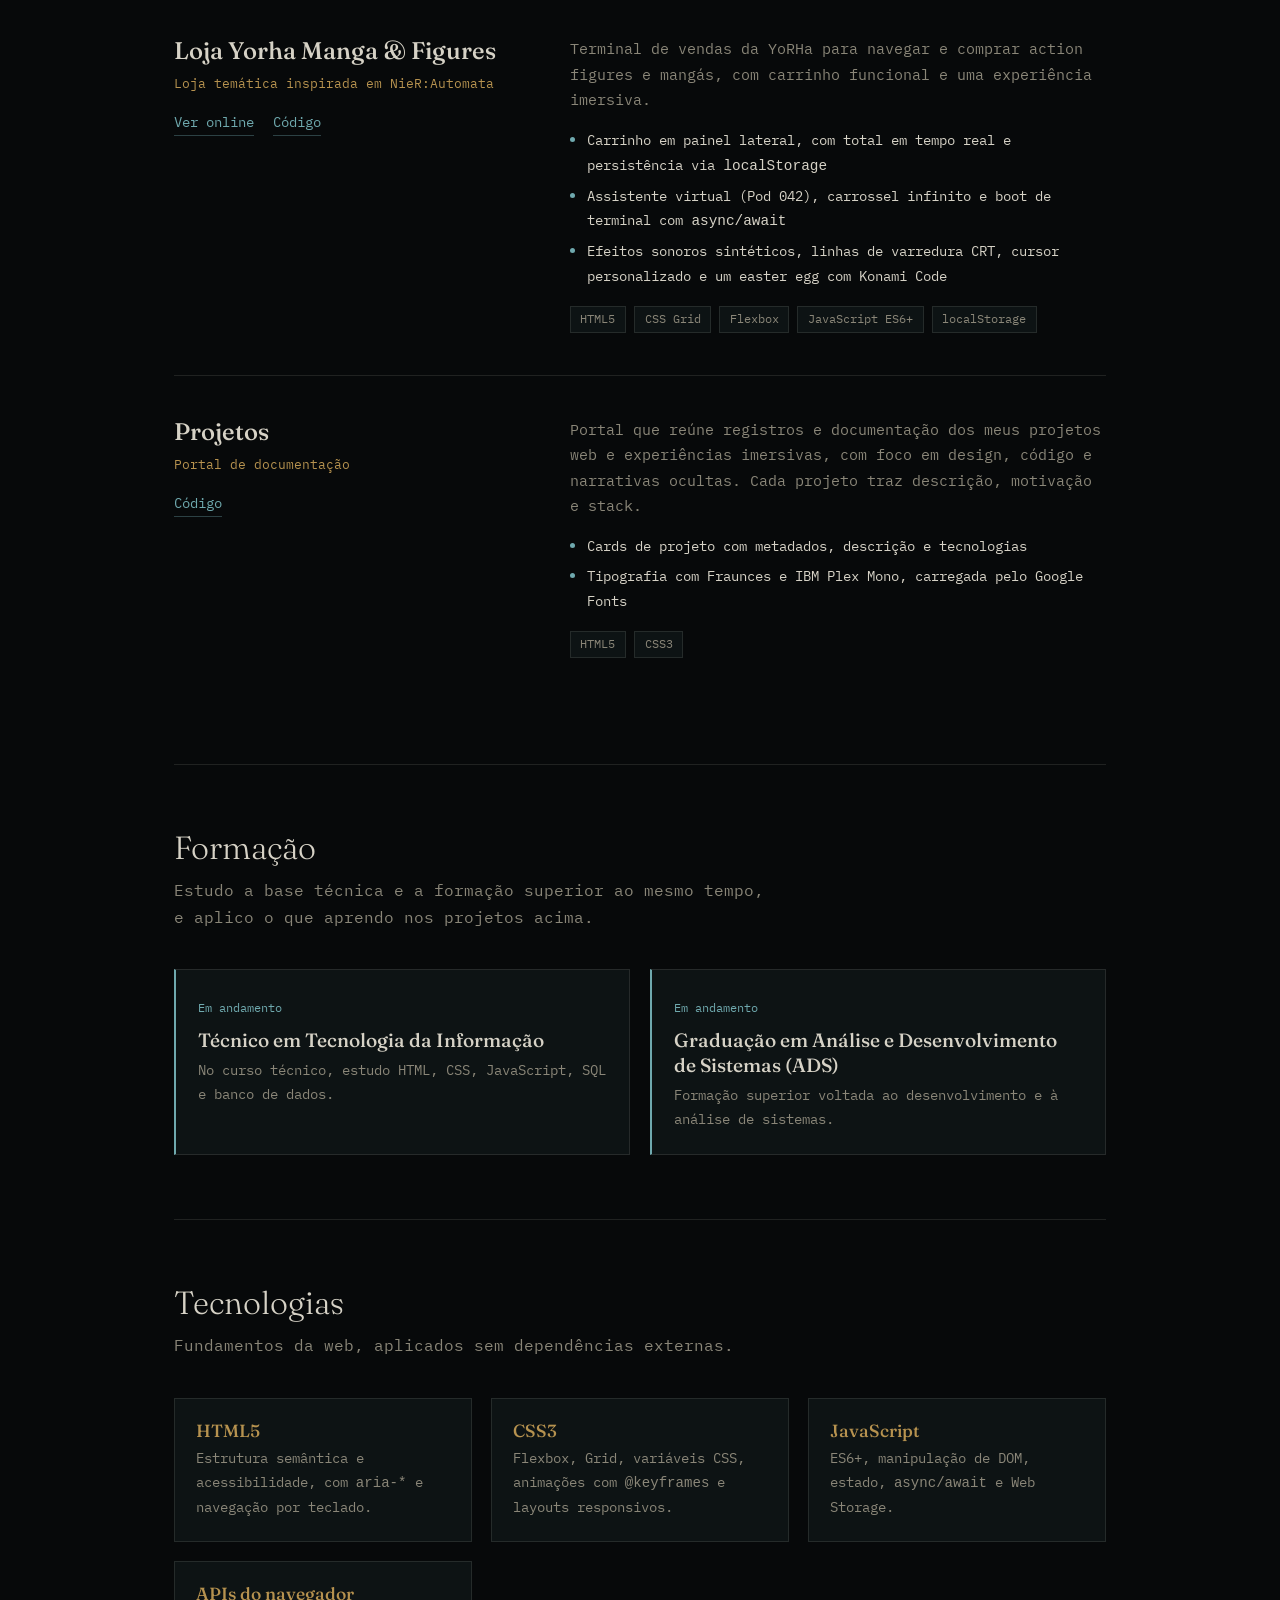
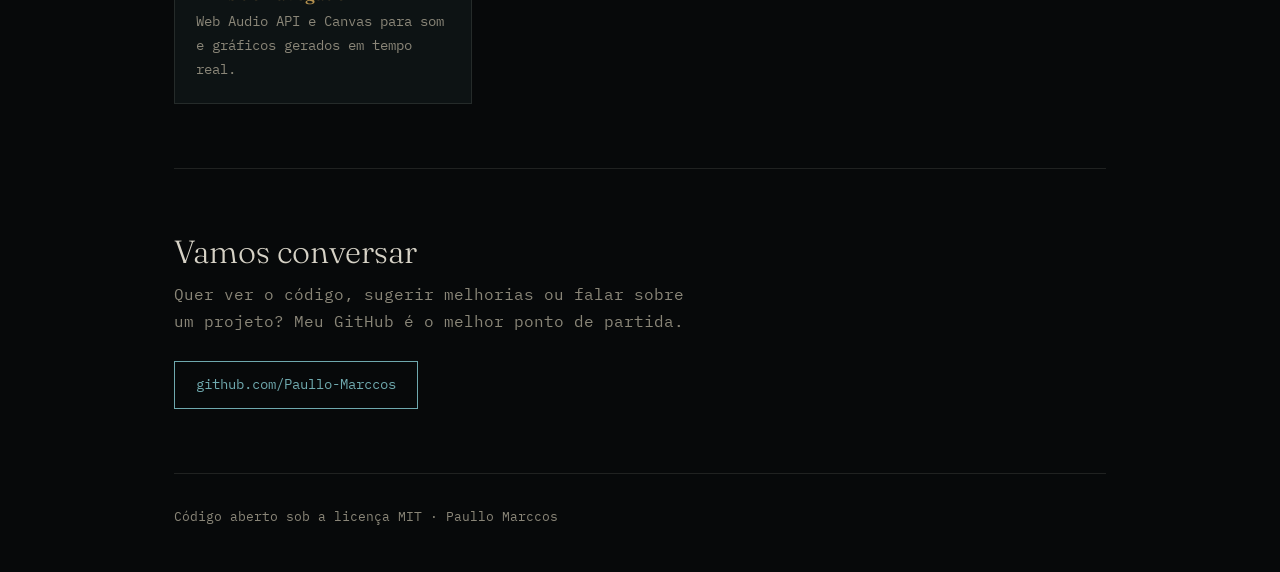
==== commit 25d4da24: "Add files via upload" ====
--- a/index.html
+++ b/index.html
@@ -62,7 +62,9 @@
         <h3>A.D.A.C.H.I Registros</h3>
         <div class="kind">Diário narrativo interativo</div>
         <div class="links">
+          <a href="https://paullo-marccos.github.io/adachi-registros/" target="_blank" rel="noopener">Ver online</a>
           <a href="https://github.com/Paullo-Marccos/adachi-registros" target="_blank" rel="noopener">Código</a>
+          
         </div>
       </div>
       <div>
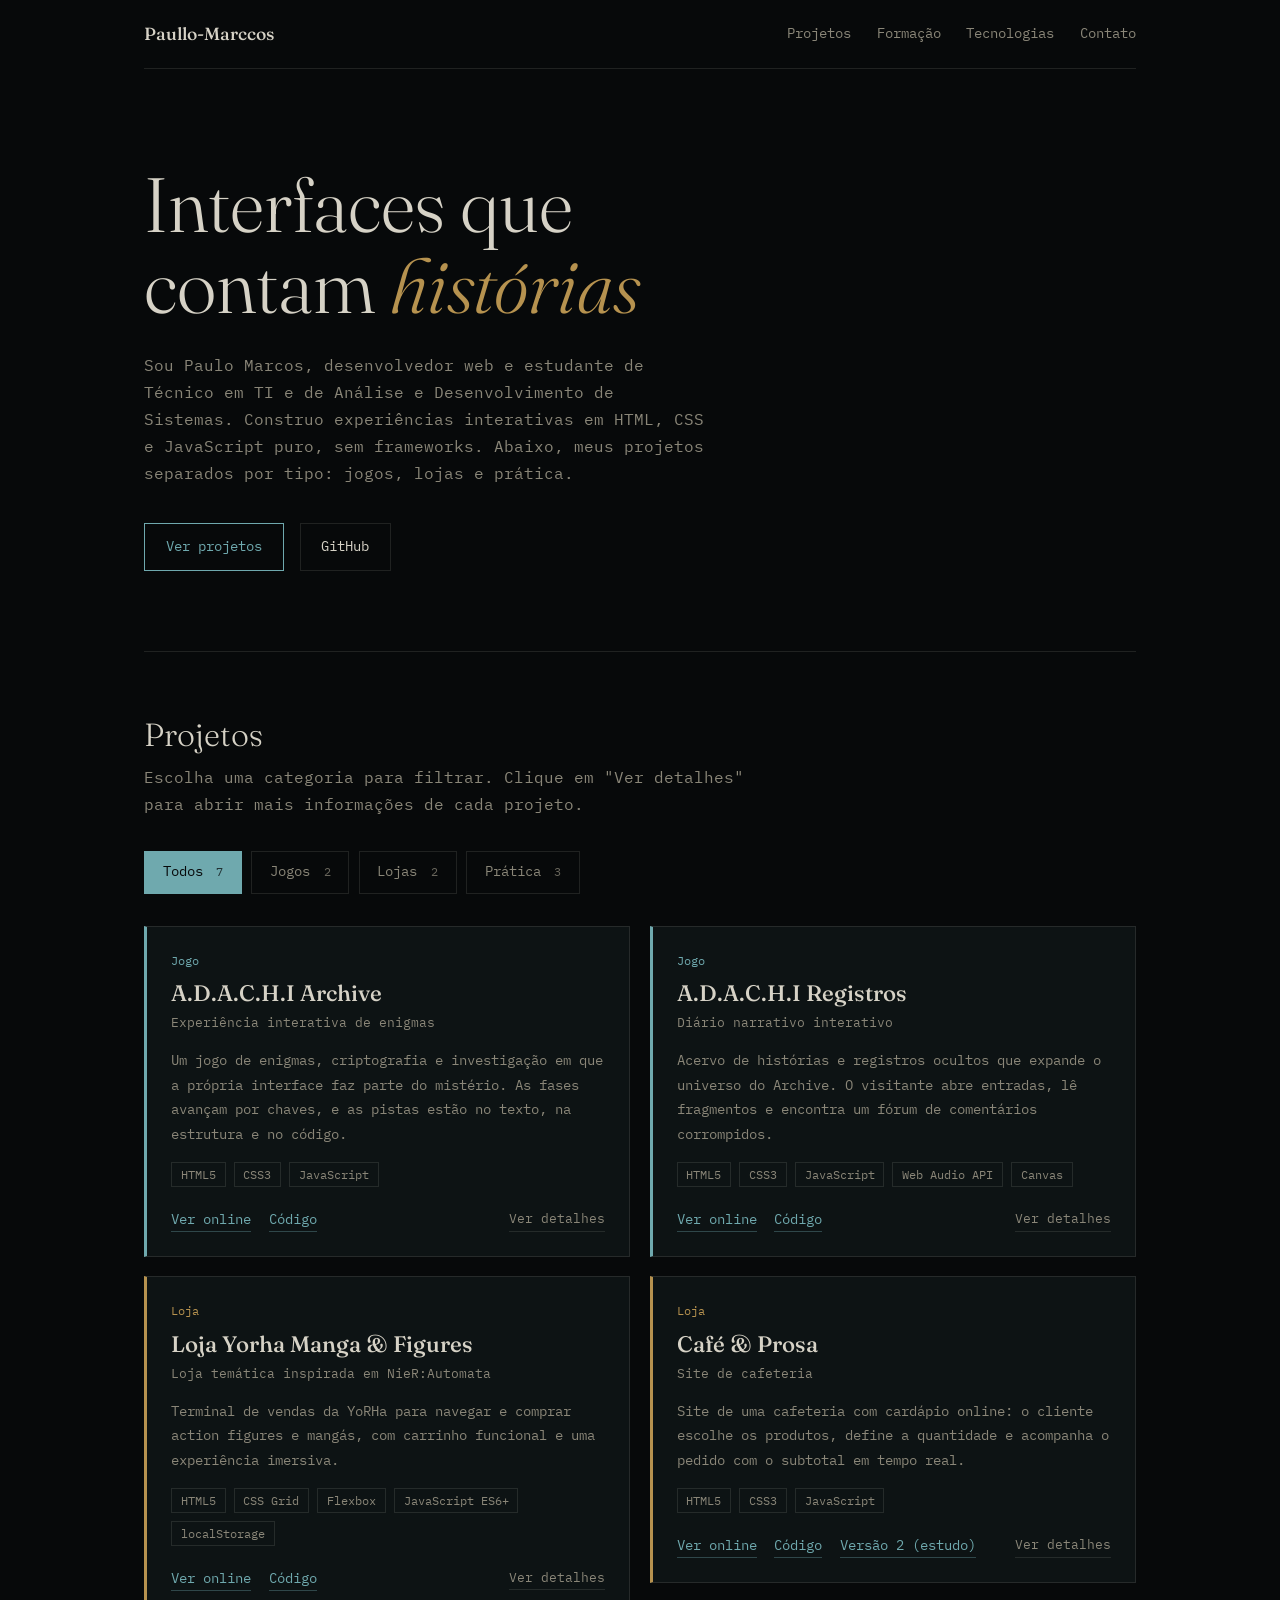
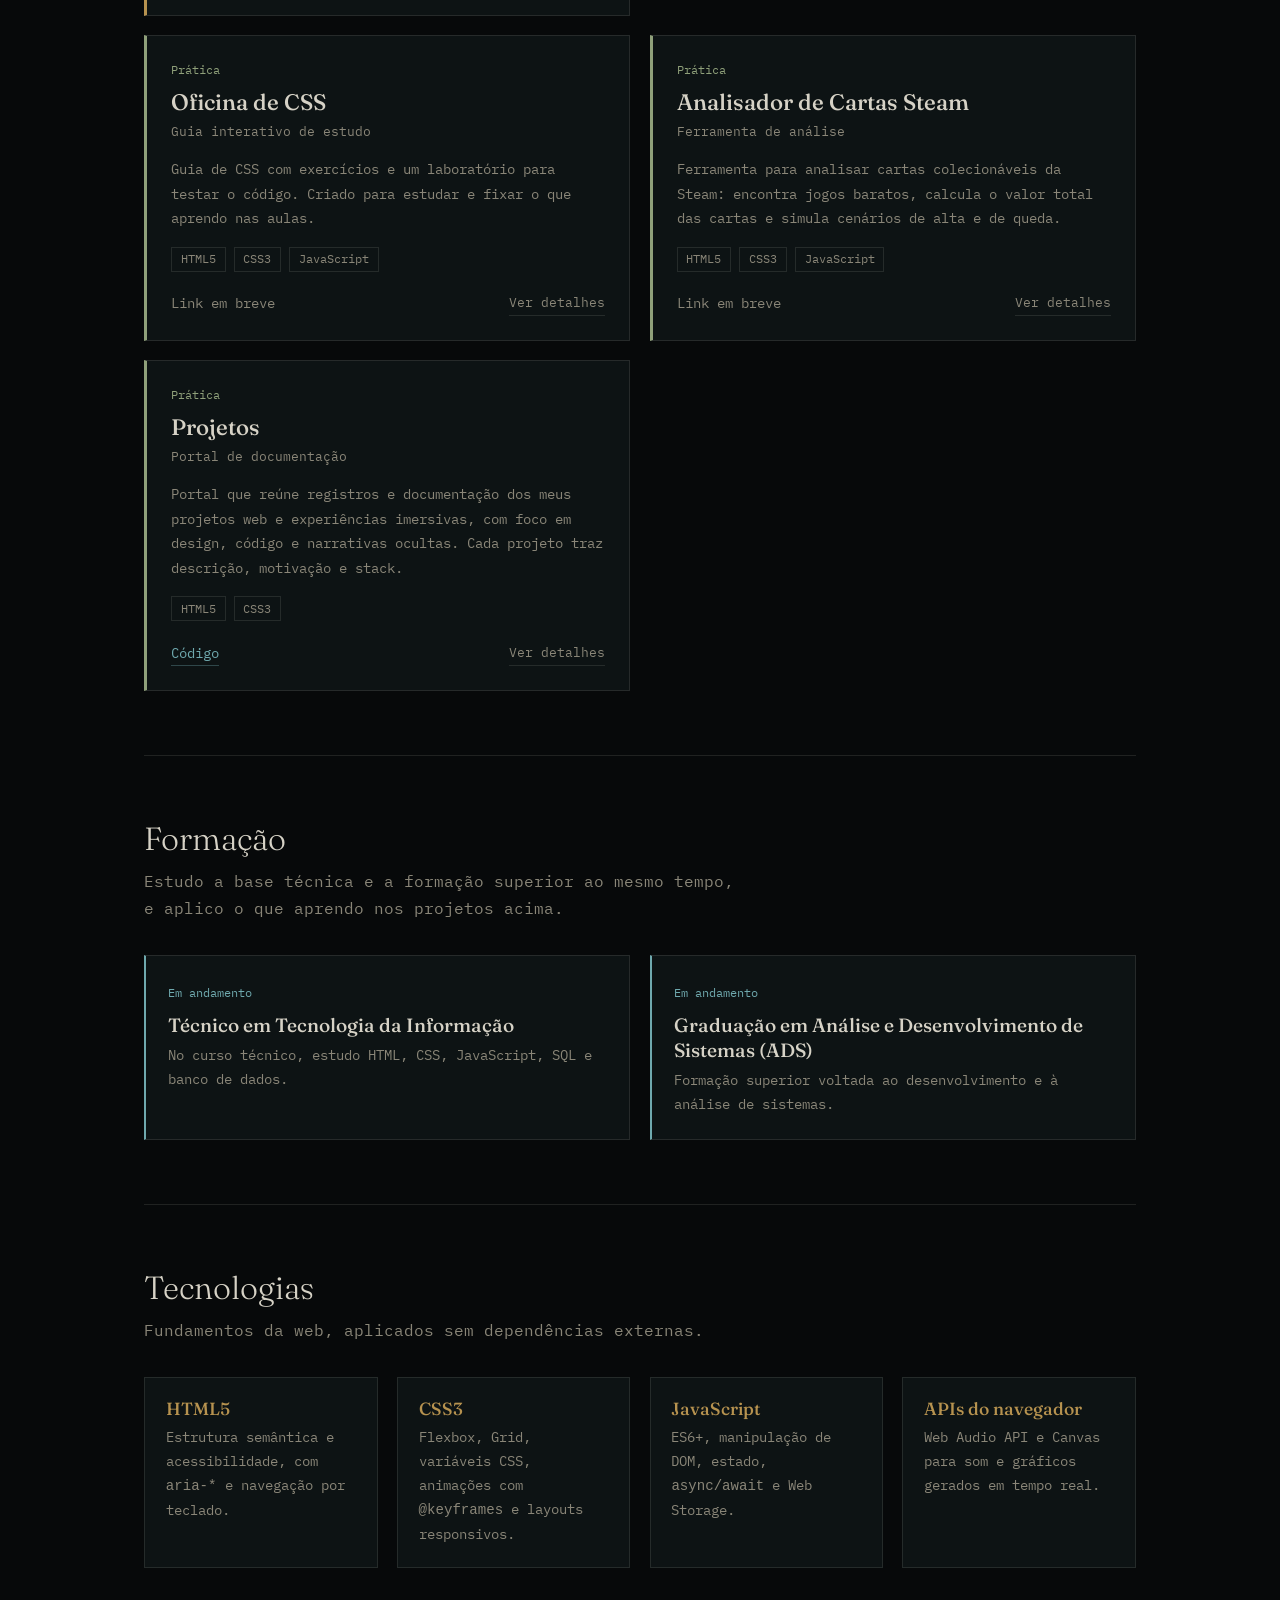
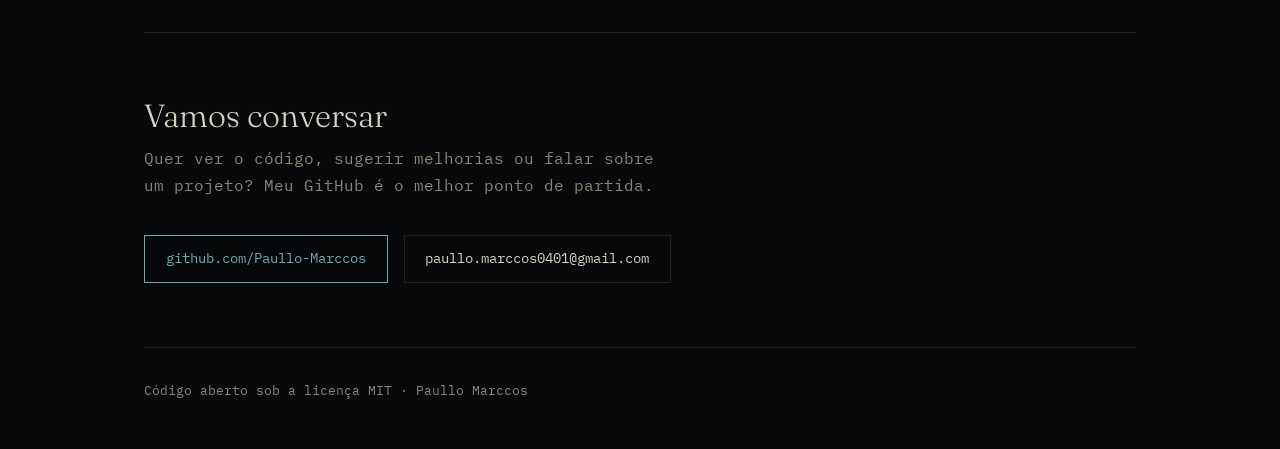
==== commit 62f08677: "Add files via upload" ====
--- a/index.html
+++ b/index.html
@@ -6,10 +6,10 @@
 <meta name="author" content="Paullo-Marccos">
 <meta name="description" content="Portfólio de Paullo-Marccos: estudante de Técnico em TI e de Análise e Desenvolvimento de Sistemas, com projetos web em HTML, CSS e JavaScript puro.">
 <title>Paullo-Marccos-Portfólio</title>
+<link rel="stylesheet" href="css/introducao.css">
 <link rel="preconnect" href="https://fonts.googleapis.com">
 <link rel="preconnect" href="https://fonts.gstatic.com" crossorigin>
 <link href="https://fonts.googleapis.com/css2?family=Fraunces:ital,wght@0,300;0,500;1,300&family=IBM+Plex+Mono&display=swap" rel="stylesheet">
-<link rel="stylesheet" href="css/introducao.css">
 </head>
 <body>
 
@@ -26,7 +26,7 @@
 
   <header class="hero">
     <h1>Interfaces que contam <em>histórias</em></h1>
-    <p>Sou Paulo Marcos, desenvolvedor web e estudante de Técnico em TI e de Análise e Desenvolvimento de Sistemas. Construo experiências interativas em HTML, CSS e JavaScript puro, sem frameworks, com atenção a design, acessibilidade e narrativa. Estes são quatro projetos que mostram como trabalho.</p>
+    <p>Sou Paulo Marcos, desenvolvedor web e estudante de Técnico em TI e de Análise e Desenvolvimento de Sistemas. Construo experiências interativas em HTML, CSS e JavaScript puro, sem frameworks. Abaixo, meus projetos separados por tipo: jogos, lojas e prática.</p>
     <div class="cta">
       <a class="btn" href="#projetos">Ver projetos</a>
       <a class="btn ghost" href="https://github.com/Paullo-Marccos" target="_blank" rel="noopener">GitHub</a>
@@ -34,87 +34,21 @@
   </header>
 
   <section id="projetos">
-    <h2>Projetos selecionados</h2>
-    <p class="lead">Código aberto sob licença MIT. Cada projeto tem repositório público no GitHub.</p>
+    <h2>Projetos</h2>
+    <p class="lead">Escolha uma categoria para filtrar. Clique em "Ver detalhes" para abrir mais informações de cada projeto.</p>
 
-    <article class="project">
-      <div>
-        <h3>A.D.A.C.H.I Archive</h3>
-        <div class="kind">Experiência interativa de enigmas</div>
-        <div class="links">
-          <a href="https://paullo-marccos.github.io/adachi-archive/" target="_blank" rel="noopener">Ver online</a>
-          <a href="https://github.com/Paullo-Marccos/adachi-archive" target="_blank" rel="noopener">Código</a>
-        </div>
-      </div>
-      <div>
-        <p>Um jogo de enigmas, criptografia e investigação em que a própria interface faz parte do mistério. As fases avançam por chaves, e as pistas estão no texto, na estrutura e no código.</p>
-        <ul>
-          <li>Introdução animada e interface bilíngue (PT/EN)</li>
-          <li>Progressão por fases, cada uma liberada pela anterior</li>
-          <li>Desafios que misturam códigos, referências históricas, matemática e criptografia</li>
-        </ul>
-        <div class="tags"><span>HTML5</span><span>CSS3</span><span>JavaScript</span></div>
-      </div>
-    </article>
+    <!-- Botões de filtro: o JavaScript preenche os números -->
+    <div class="filtros" role="group" aria-label="Filtrar projetos por categoria">
+      <button class="filtro ativo" data-filtro="todos" aria-pressed="true">Todos <span class="contagem"></span></button>
+      <button class="filtro" data-filtro="jogos" aria-pressed="false">Jogos <span class="contagem"></span></button>
+      <button class="filtro" data-filtro="lojas" aria-pressed="false">Lojas <span class="contagem"></span></button>
+      <button class="filtro" data-filtro="pratica" aria-pressed="false">Prática <span class="contagem"></span></button>
+    </div>
 
-    <article class="project">
-      <div>
-        <h3>A.D.A.C.H.I Registros</h3>
-        <div class="kind">Diário narrativo interativo</div>
-        <div class="links">
-          <a href="https://paullo-marccos.github.io/adachi-registros/" target="_blank" rel="noopener">Ver online</a>
-          <a href="https://github.com/Paullo-Marccos/adachi-registros" target="_blank" rel="noopener">Código</a>
-          
-        </div>
-      </div>
-      <div>
-        <p>Acervo de histórias e registros ocultos que expande o universo do Archive. O visitante abre entradas, lê fragmentos e encontra um fórum de comentários corrompidos.</p>
-        <ul>
-          <li>Sequência de boot com efeito de digitação e glitch no título</li>
-          <li>Trilha ambiente gerada em tempo real com Web Audio API, sem arquivo de áudio</li>
-          <li>Fundo animado em canvas, entradas acessíveis por teclado e suporte a <code>prefers-reduced-motion</code></li>
-        </ul>
-        <div class="tags"><span>HTML5</span><span>CSS3</span><span>JavaScript</span><span>Web Audio API</span><span>Canvas</span></div>
-      </div>
-    </article>
-
-    <article class="project">
-      <div>
-        <h3>Loja Yorha Manga &amp; Figures</h3>
-        <div class="kind">Loja temática inspirada em NieR:Automata</div>
-        <div class="links">
-          <a href="https://paullo-marccos.github.io/Loja-Yorha-Manga-Figures/" target="_blank" rel="noopener">Ver online</a>
-          <a href="https://github.com/Paullo-Marccos/Loja-Yorha-Manga-Figures" target="_blank" rel="noopener">Código</a>
-        </div>
-      </div>
-      <div>
-        <p>Terminal de vendas da YoRHa para navegar e comprar action figures e mangás, com carrinho funcional e uma experiência imersiva.</p>
-        <ul>
-          <li>Carrinho em painel lateral, com total em tempo real e persistência via <code>localStorage</code></li>
-          <li>Assistente virtual (Pod 042), carrossel infinito e boot de terminal com <code>async/await</code></li>
-          <li>Efeitos sonoros sintéticos, linhas de varredura CRT, cursor personalizado e um easter egg com Konami Code</li>
-        </ul>
-        <div class="tags"><span>HTML5</span><span>CSS Grid</span><span>Flexbox</span><span>JavaScript ES6+</span><span>localStorage</span></div>
-      </div>
-    </article>
-
-    <article class="project">
-      <div>
-        <h3>Projetos</h3>
-        <div class="kind">Portal de documentação</div>
-        <div class="links">
-          <a href="https://github.com/Paullo-Marccos/Projetos" target="_blank" rel="noopener">Código</a>
-        </div>
-      </div>
-      <div>
-        <p>Portal que reúne registros e documentação dos meus projetos web e experiências imersivas, com foco em design, código e narrativas ocultas. Cada projeto traz descrição, motivação e stack.</p>
-        <ul>
-          <li>Cards de projeto com metadados, descrição e tecnologias</li>
-          <li>Tipografia com Fraunces e IBM Plex Mono, carregada pelo Google Fonts</li>
-        </ul>
-        <div class="tags"><span>HTML5</span><span>CSS3</span></div>
-      </div>
-    </article>
+    <!-- Os cards são criados pelo js/introducao.js -->
+    <div class="grade" id="grade" aria-live="polite">
+      <p class="aviso">Carregando projetos... (se esta mensagem não sumir, ative o JavaScript.)</p>
+    </div>
   </section>
 
   <section id="formacao">
@@ -148,11 +82,16 @@
   <section id="contato" class="contact">
     <h2>Vamos conversar</h2>
     <p>Quer ver o código, sugerir melhorias ou falar sobre um projeto? Meu GitHub é o melhor ponto de partida.</p>
-    <a class="btn" href="https://github.com/Paullo-Marccos" target="_blank" rel="noopener">github.com/Paullo-Marccos</a>
+    <div class="cta">
+      <a class="btn" href="https://github.com/Paullo-Marccos" target="_blank" rel="noopener">github.com/Paullo-Marccos</a>
+      <!-- O e-mail é montado pelo js/introducao.js (fica fora do HTML para evitar robôs de spam) -->
+      <a class="btn ghost" id="botao-email" href="#contato">Ative o JavaScript para ver o e-mail</a>
+    </div>
   </section>
 
   <footer>Código aberto sob a licença MIT · Paullo Marccos</footer>
 </div>
 
+<script src="java/index.js"></script>
 </body>
 </html>
--- a/css/introducao.css
+++ b/css/introducao.css
@@ -1,13 +1,14 @@
 :root{
   --bg:#07090a; --panel:#0d1314; --line:rgba(214,210,198,.12);
-  --text:#d6d2c6; --dim:#8a8678; --aqua:#6fa9ae; --brass:#b6924f;
+  --text:#d6d2c6; --dim:#8a8678; --aqua:#6fa9ae; --brass:#b6924f; --moss:#8fa07a;
 }
 *{box-sizing:border-box;margin:0;padding:0}
 html{scroll-behavior:smooth}
 body{background:var(--bg);color:var(--text);font:400 1rem/1.7 'IBM Plex Mono',monospace;overflow-x:hidden}
 a{color:inherit}
+button{font:inherit;color:inherit;cursor:pointer}
 :focus-visible{outline:2px solid var(--aqua);outline-offset:3px}
-.wrap{max-width:980px;margin:0 auto;padding:0 1.5rem}
+.wrap{max-width:1040px;margin:0 auto;padding:0 1.5rem}
 
 /* topo */
 .top{display:flex;justify-content:space-between;align-items:center;padding:1.4rem 0;border-bottom:1px solid var(--line);font-size:.85rem}
@@ -30,22 +31,50 @@
 /* seções */
 section{padding:4rem 0;border-top:1px solid var(--line)}
 h2{font:300 2rem/1.2 'Fraunces',serif;margin-bottom:.6rem}
-.lead{color:var(--dim);max-width:60ch;margin-bottom:2.4rem}
+.lead{color:var(--dim);max-width:60ch;margin-bottom:2rem}
 
-/* projetos */
-.project{display:grid;grid-template-columns:1fr 1.5fr;gap:2.4rem;padding:2.6rem 0;border-top:1px solid var(--line)}
-.project:first-of-type{border-top:0}
-.project h3{font:500 1.5rem/1.25 'Fraunces',serif}
-.kind{color:var(--brass);font-size:.82rem;margin:.4rem 0 1rem}
-.links{display:flex;gap:1.2rem;flex-wrap:wrap;font-size:.88rem}
+/* filtros de categoria */
+.filtros{display:flex;flex-wrap:wrap;gap:.6rem;margin-bottom:2rem}
+.filtro{background:transparent;border:1px solid var(--line);padding:.55rem 1.1rem;font-size:.88rem;color:var(--dim);transition:border-color .2s,color .2s,background .2s}
+.filtro:hover{border-color:var(--aqua);color:var(--text)}
+.filtro.ativo{background:var(--aqua);border-color:var(--aqua);color:var(--bg)}
+.contagem{margin-left:.35rem;font-size:.75rem;opacity:.75}
+
+/* grade de cards */
+.grade{display:grid;grid-template-columns:repeat(2,1fr);gap:1.2rem;align-items:start}
+.aviso{grid-column:1 / -1;color:var(--dim)}
+
+.card{display:flex;flex-direction:column;background:var(--panel);border:1px solid var(--line);border-left:3px solid var(--aqua);padding:1.5rem}
+/* cada categoria tem uma cor na borda */
+.card.jogos{border-left-color:var(--aqua)}
+.card.lojas{border-left-color:var(--brass)}
+.card.pratica{border-left-color:var(--moss)}
+
+.etiqueta{font-size:.75rem;margin-bottom:.5rem;color:var(--aqua)}
+.card.lojas .etiqueta{color:var(--brass)}
+.card.pratica .etiqueta{color:var(--moss)}
+
+.card h3{font:500 1.4rem/1.25 'Fraunces',serif}
+.kind{color:var(--dim);font-size:.8rem;margin:.3rem 0 .9rem}
+.card > p{color:var(--dim);font-size:.9rem}
+
+/* detalhes: ficam escondidos até clicar */
+.detalhes{display:none;margin-top:1rem}
+.card.aberto .detalhes{display:block}
+.detalhes ul{padding-left:1.1rem;font-size:.86rem;color:var(--text)}
+.detalhes li{margin-bottom:.35rem}
+.detalhes li::marker{color:var(--aqua)}
+
+.tags{display:flex;flex-wrap:wrap;gap:.5rem;margin-top:1rem}
+.tags span{border:1px solid var(--line);padding:.1rem .55rem;font-size:.72rem;color:var(--dim)}
+
+.rodape-card{display:flex;justify-content:space-between;align-items:center;gap:1rem;flex-wrap:wrap;margin-top:auto;padding-top:1.3rem}
+.links{display:flex;gap:1.1rem;flex-wrap:wrap;font-size:.86rem}
 .links a{color:var(--aqua);text-decoration:none;border-bottom:1px solid rgba(111,169,174,.35)}
 .links a:hover{border-color:var(--aqua)}
-.project p{color:var(--dim);font-size:.93rem}
-.project ul{margin:1rem 0;padding-left:1.1rem;color:var(--text);font-size:.9rem}
-.project li{margin-bottom:.35rem}
-.project li::marker{color:var(--aqua)}
-.tags{display:flex;flex-wrap:wrap;gap:.5rem;margin-top:1.1rem}
-.tags span{background:var(--panel);border:1px solid var(--line);padding:.15rem .6rem;font-size:.75rem;color:var(--dim)}
+.sem-link{color:var(--dim)}
+.btn-detalhes{background:none;border:0;border-bottom:1px solid var(--line);padding:0;font-size:.82rem;color:var(--dim)}
+.btn-detalhes:hover{color:var(--text);border-color:var(--text)}
 
 /* formação */
 .edu{display:grid;grid-template-columns:repeat(auto-fit,minmax(280px,1fr));gap:1.2rem}
@@ -65,8 +94,8 @@
 footer{padding:2rem 0 3rem;border-top:1px solid var(--line);color:var(--dim);font-size:.8rem}
 
 @media (max-width:760px){
-  .project{grid-template-columns:1fr;gap:1rem}
+  .grade{grid-template-columns:1fr}
   .top nav{gap:1rem;flex-wrap:wrap;justify-content:flex-end}
   .hero{padding:4rem 0 3.5rem}
 }
-@media (prefers-reduced-motion:reduce){html{scroll-behavior:auto}.btn{transition:none}}+@media (prefers-reduced-motion:reduce){html{scroll-behavior:auto}.btn,.filtro{transition:none}}
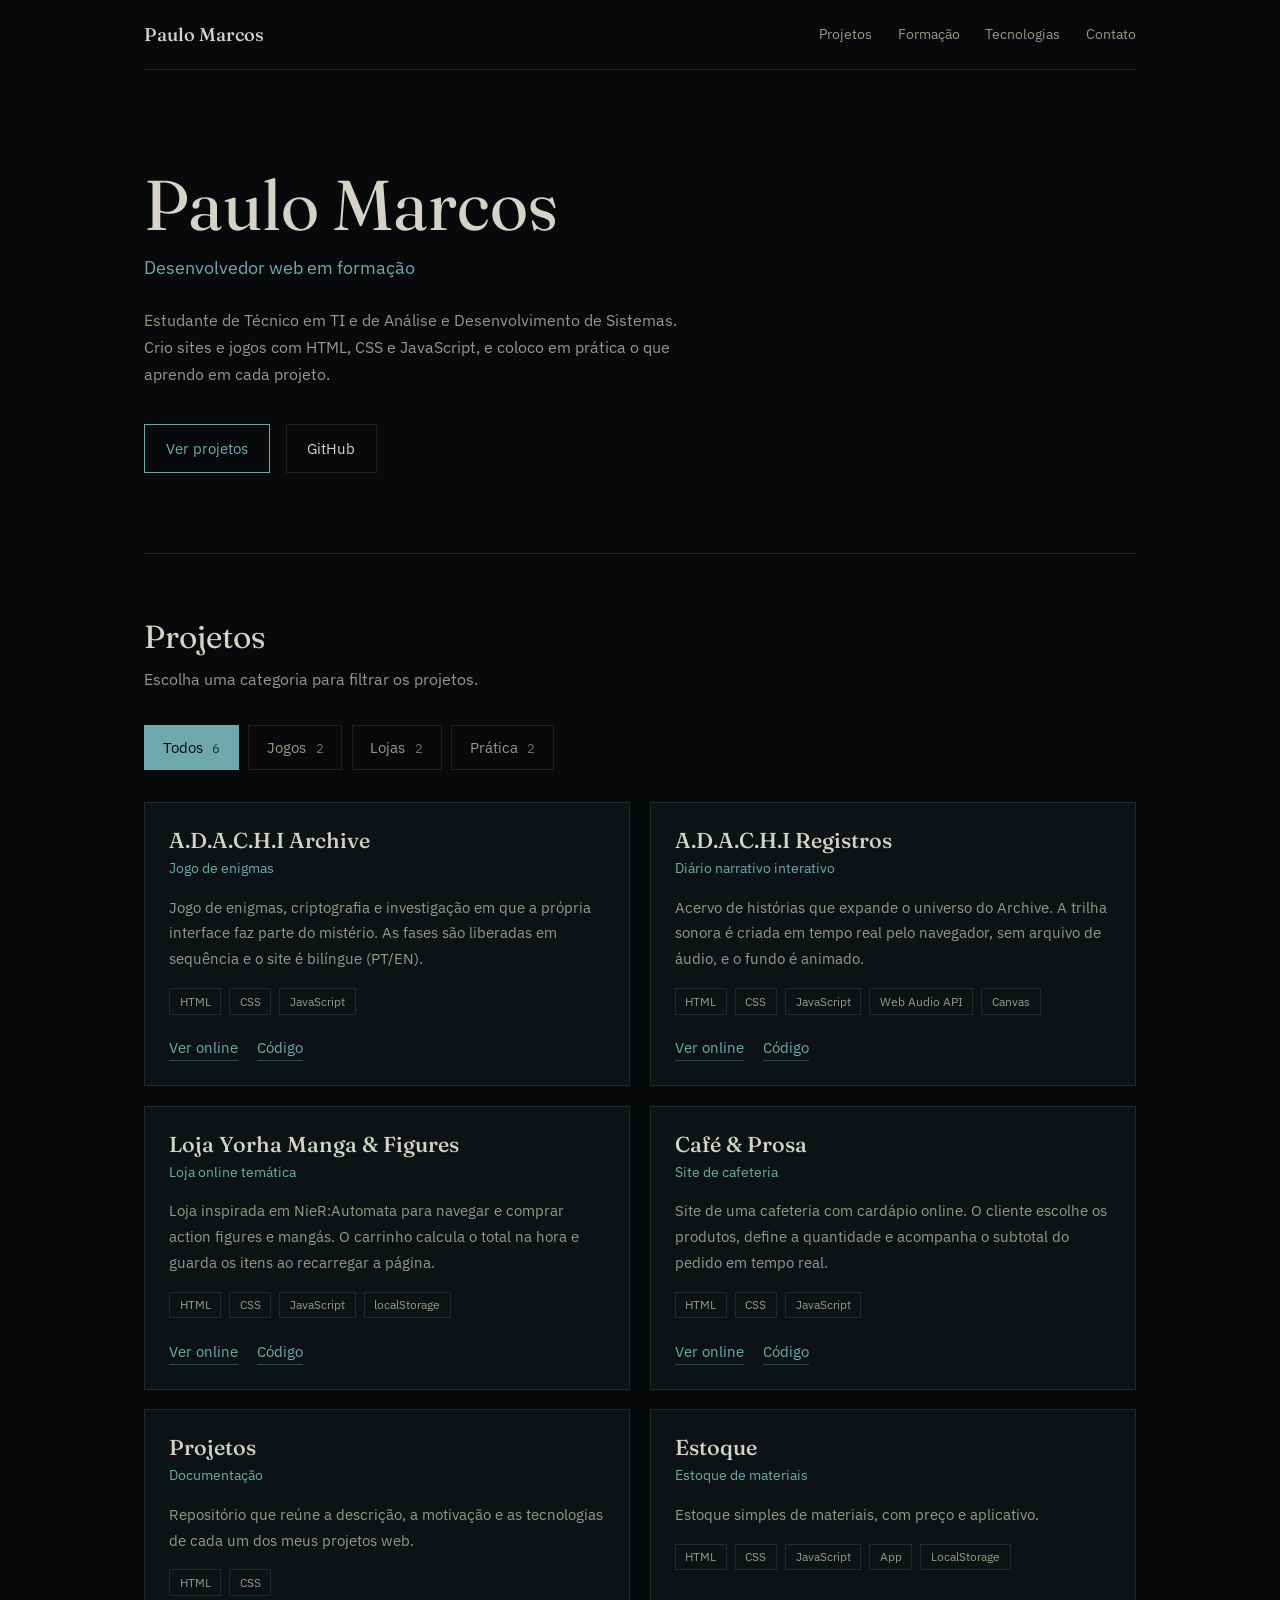
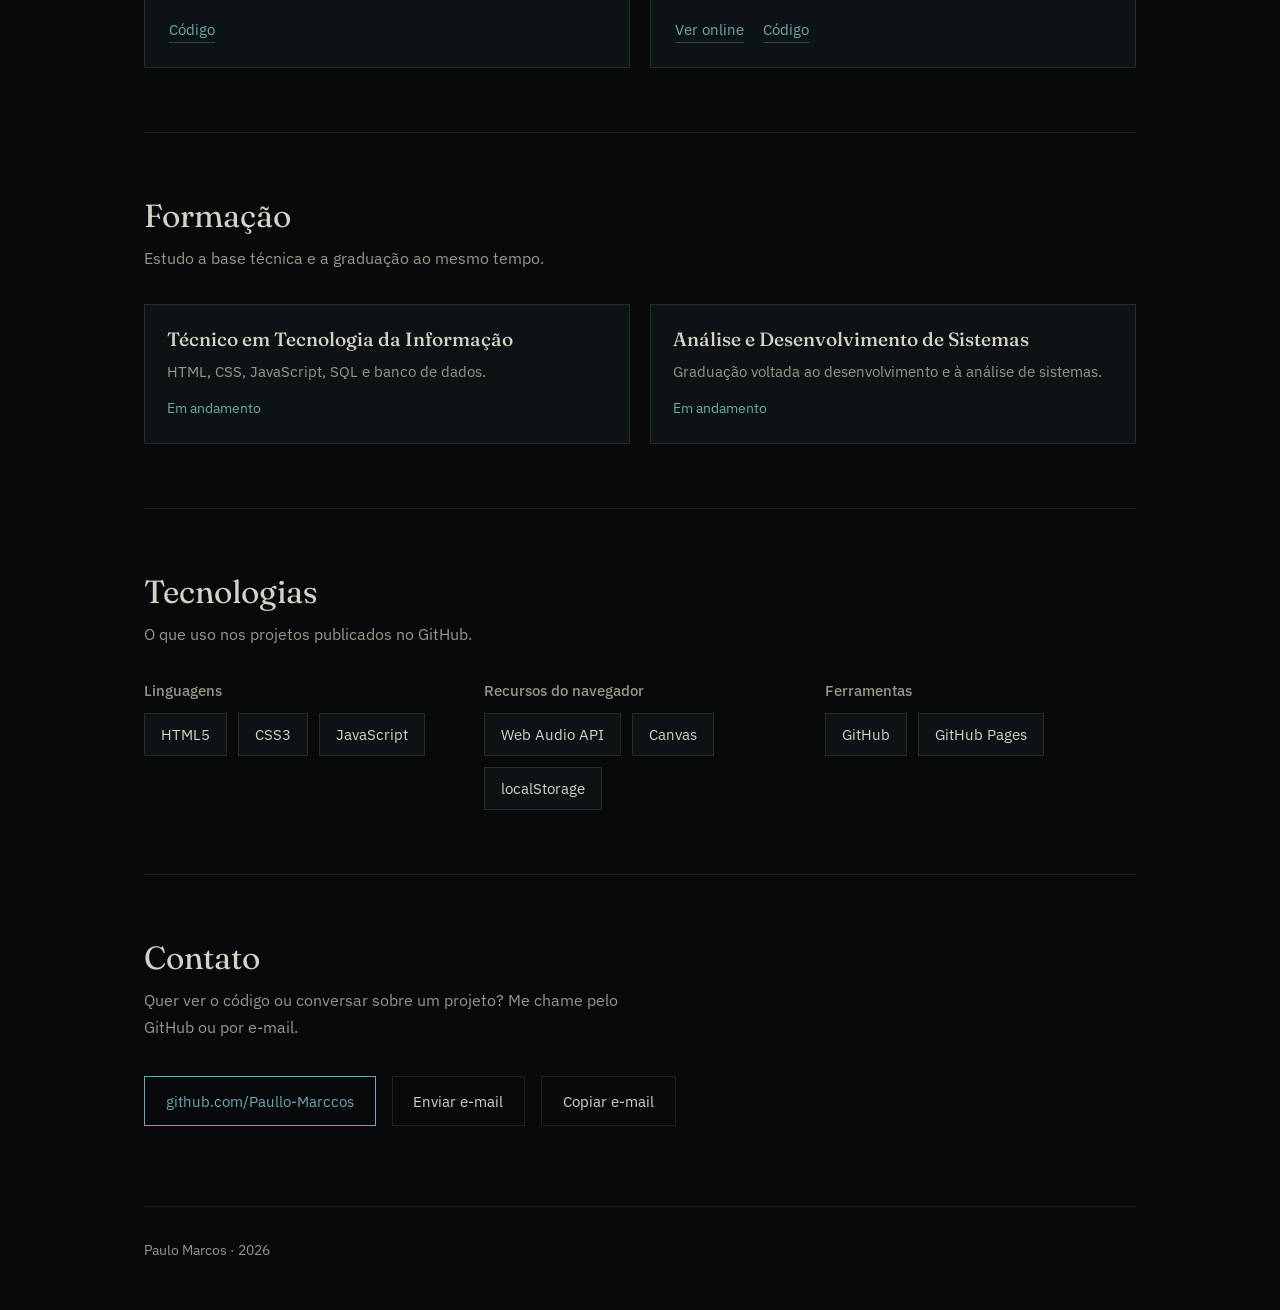
==== commit 7f5e9ce1: "Add files via upload" ====
--- a/index.html
+++ b/index.html
@@ -1,21 +1,22 @@
 <!DOCTYPE html>
 <html lang="pt-BR">
 <head>
-<meta charset="UTF-8">
-<meta name="viewport" content="width=device-width, initial-scale=1">
-<meta name="author" content="Paullo-Marccos">
-<meta name="description" content="Portfólio de Paullo-Marccos: estudante de Técnico em TI e de Análise e Desenvolvimento de Sistemas, com projetos web em HTML, CSS e JavaScript puro.">
-<title>Paullo-Marccos-Portfólio</title>
-<link rel="stylesheet" href="css/introducao.css">
-<link rel="preconnect" href="https://fonts.googleapis.com">
-<link rel="preconnect" href="https://fonts.gstatic.com" crossorigin>
-<link href="https://fonts.googleapis.com/css2?family=Fraunces:ital,wght@0,300;0,500;1,300&family=IBM+Plex+Mono&display=swap" rel="stylesheet">
+  <meta charset="UTF-8">
+  <meta name="viewport" content="width=device-width, initial-scale=1">
+  <meta name="author" content="Paullo-Marccos">
+  <meta name="description" content="Portfólio de Paulo Marcos: estudante de TI e desenvolvedor web, com projetos em HTML, CSS e JavaScript.">
+  <title>Paulo Marcos | Desenvolvedor web</title>
+  <link rel="stylesheet" href="css/introducao.css">
+  <link rel="preconnect" href="https://fonts.googleapis.com">
+  <link rel="preconnect" href="https://fonts.gstatic.com" crossorigin>
+  <link href="https://fonts.googleapis.com/css2?family=Fraunces:wght@400;500&family=IBM+Plex+Sans:wght@400;500&display=swap" rel="stylesheet">
 </head>
 <body>
 
 <div class="wrap">
+
   <div class="top">
-    <span class="logo">Paullo-Marccos</span>
+    <span class="logo">Paulo Marcos</span>
     <nav aria-label="Principal">
       <a href="#projetos">Projetos</a>
       <a href="#formacao">Formação</a>
@@ -25,8 +26,13 @@
   </div>
 
   <header class="hero">
-    <h1>Interfaces que contam <em>histórias</em></h1>
-    <p>Sou Paulo Marcos, desenvolvedor web e estudante de Técnico em TI e de Análise e Desenvolvimento de Sistemas. Construo experiências interativas em HTML, CSS e JavaScript puro, sem frameworks. Abaixo, meus projetos separados por tipo: jogos, lojas e prática.</p>
+    <h1>Paulo Marcos</h1>
+    <p class="cargo">Desenvolvedor web em formação</p>
+    <p class="intro">
+      Estudante de Técnico em TI e de Análise e Desenvolvimento de Sistemas.
+      Crio sites e jogos com HTML, CSS e JavaScript, e coloco em prática
+      o que aprendo em cada projeto.
+    </p>
     <div class="cta">
       <a class="btn" href="#projetos">Ver projetos</a>
       <a class="btn ghost" href="https://github.com/Paullo-Marccos" target="_blank" rel="noopener">GitHub</a>
@@ -35,61 +41,175 @@
 
   <section id="projetos">
     <h2>Projetos</h2>
-    <p class="lead">Escolha uma categoria para filtrar. Clique em "Ver detalhes" para abrir mais informações de cada projeto.</p>
-
-    <!-- Botões de filtro: o JavaScript preenche os números -->
+    <p class="lead">Escolha uma categoria para filtrar os projetos.</p>
+
     <div class="filtros" role="group" aria-label="Filtrar projetos por categoria">
-      <button class="filtro ativo" data-filtro="todos" aria-pressed="true">Todos <span class="contagem"></span></button>
-      <button class="filtro" data-filtro="jogos" aria-pressed="false">Jogos <span class="contagem"></span></button>
-      <button class="filtro" data-filtro="lojas" aria-pressed="false">Lojas <span class="contagem"></span></button>
-      <button class="filtro" data-filtro="pratica" aria-pressed="false">Prática <span class="contagem"></span></button>
-    </div>
-
-    <!-- Os cards são criados pelo js/introducao.js -->
-    <div class="grade" id="grade" aria-live="polite">
-      <p class="aviso">Carregando projetos... (se esta mensagem não sumir, ative o JavaScript.)</p>
+      <button class="filtro ativo" type="button" data-filtro="todos" aria-pressed="true">Todos <span class="contagem"></span></button>
+      <button class="filtro" type="button" data-filtro="jogos" aria-pressed="false">Jogos <span class="contagem"></span></button>
+      <button class="filtro" type="button" data-filtro="lojas" aria-pressed="false">Lojas <span class="contagem"></span></button>
+      <button class="filtro" type="button" data-filtro="pratica" aria-pressed="false">Prática <span class="contagem"></span></button>
+    </div>
+
+    <div class="grade" id="grade">
+
+      <article class="card" data-categoria="jogos">
+                    <h3>A.D.A.C.H.I Archive</h3>
+                    <p class="tipo">Jogo de enigmas</p>
+                    <p>Jogo de enigmas, criptografia e investigação em que a própria interface faz parte do mistério. As fases são liberadas em sequência e o site é bilíngue (PT/EN).</p>
+                    <ul class="tags">
+                      <li>HTML</li>
+                      <li>CSS</li>
+                      <li>JavaScript</li>
+                    </ul>
+                    <div class="links">
+                      <a href="https://paullo-marccos.github.io/adachi-archive/" target="_blank" rel="noopener">Ver online</a>
+                      <a href="https://github.com/Paullo-Marccos/adachi-archive" target="_blank" rel="noopener">Código</a>
+                    </div>
+                  </article>
+
+      <article class="card" data-categoria="jogos">
+                    <h3>A.D.A.C.H.I Registros</h3>
+                    <p class="tipo">Diário narrativo interativo</p>
+                    <p>Acervo de histórias que expande o universo do Archive. A trilha sonora é criada em tempo real pelo navegador, sem arquivo de áudio, e o fundo é animado.</p>
+                    <ul class="tags">
+                      <li>HTML</li>
+                      <li>CSS</li>
+                      <li>JavaScript</li>
+                      <li>Web Audio API</li>
+                      <li>Canvas</li>
+                    </ul>
+                    <div class="links">
+                      <a href="https://paullo-marccos.github.io/adachi-registros/" target="_blank" rel="noopener">Ver online</a>
+                      <a href="https://github.com/Paullo-Marccos/adachi-registros" target="_blank" rel="noopener">Código</a>
+                    </div>
+                  </article>
+
+      <article class="card" data-categoria="lojas">
+                    <h3>Loja Yorha Manga &amp; Figures</h3>
+                    <p class="tipo">Loja online temática</p>
+                    <p>Loja inspirada em NieR:Automata para navegar e comprar action figures e mangás. O carrinho calcula o total na hora e guarda os itens ao recarregar a página.</p>
+                    <ul class="tags">
+                      <li>HTML</li>
+                      <li>CSS</li>
+                      <li>JavaScript</li>
+                      <li>localStorage</li>
+                    </ul>
+                    <div class="links">
+                      <a href="https://paullo-marccos.github.io/Loja-Yorha-Manga-Figures/" target="_blank" rel="noopener">Ver online</a>
+                      <a href="https://github.com/Paullo-Marccos/Loja-Yorha-Manga-Figures" target="_blank" rel="noopener">Código</a>
+                    </div>
+                  </article>
+
+      <article class="card" data-categoria="lojas">
+                    <h3>Café &amp; Prosa</h3>
+                    <p class="tipo">Site de cafeteria</p>
+                    <p>Site de uma cafeteria com cardápio online. O cliente escolhe os produtos, define a quantidade e acompanha o subtotal do pedido em tempo real.</p>
+                    <ul class="tags">
+                      <li>HTML</li>
+                      <li>CSS</li>
+                      <li>JavaScript</li>
+                    </ul>
+                    <div class="links">
+                      <a href="https://paullo-marccos.github.io/cafe-prosa-cafeteria/" target="_blank" rel="noopener">Ver online</a>
+                      <a href="https://github.com/Paullo-Marccos/cafe-prosa-cafeteria" target="_blank" rel="noopener">Código</a>
+                    </div>
+                  </article>
+
+      <article class="card" data-categoria="pratica">
+                    <h3>Projetos</h3>
+                    <p class="tipo">Documentação</p>
+                    <p>Repositório que reúne a descrição, a motivação e as tecnologias de cada um dos meus projetos web.</p>
+                    <ul class="tags">
+                      <li>HTML</li>
+                      <li>CSS</li>
+                    </ul>
+                    <div class="links">
+                      <a href="https://github.com/Paullo-Marccos/Projetos" target="_blank" rel="noopener">Código</a>
+                    </div>
+                  </article>
+
+      <article class="card" data-categoria="pratica">
+                    <h3>Estoque</h3>
+                    <p class="tipo">Estoque de materiais</p>
+                    <p>Estoque simples de materiais, com preço e aplicativo.</p>
+                    <ul class="tags">
+                      <li>HTML</li>
+                      <li>CSS</li>
+                      <li>JavaScript</li>
+                      <li>App</li>
+                      <li>LocalStorage</li>
+                    </ul>
+                    <div class="links">
+                      <a href="https://paullo-marccos.github.io/estoque-com-app/" target="_blank" rel="noopener">Ver online</a>
+                      <a href="https://github.com/Paullo-Marccos/estoque-com-app" target="_blank" rel="noopener">Código</a>
+                    </div>
+                  </article>
+
     </div>
   </section>
 
   <section id="formacao">
     <h2>Formação</h2>
-    <p class="lead">Estudo a base técnica e a formação superior ao mesmo tempo, e aplico o que aprendo nos projetos acima.</p>
+    <p class="lead">Estudo a base técnica e a graduação ao mesmo tempo.</p>
     <div class="edu">
       <article>
-        <span class="status">Em andamento</span>
-        <h4>Técnico em Tecnologia da Informação</h4>
-        <p>No curso técnico, estudo HTML, CSS, JavaScript, SQL e banco de dados.</p>
+        <h3>Técnico em Tecnologia da Informação</h3>
+        <p>HTML, CSS, JavaScript, SQL e banco de dados.</p>
+        <p class="status">Em andamento</p>
       </article>
       <article>
-        <span class="status">Em andamento</span>
-        <h4>Graduação em Análise e Desenvolvimento de Sistemas (ADS)</h4>
-        <p>Formação superior voltada ao desenvolvimento e à análise de sistemas.</p>
+        <h3>Análise e Desenvolvimento de Sistemas</h3>
+        <p>Graduação voltada ao desenvolvimento e à análise de sistemas.</p>
+        <p class="status">Em andamento</p>
       </article>
     </div>
   </section>
 
   <section id="tecnologias">
     <h2>Tecnologias</h2>
-    <p class="lead">Fundamentos da web, aplicados sem dependências externas.</p>
-    <div class="stack">
-      <div><h4>HTML5</h4><p>Estrutura semântica e acessibilidade, com <code>aria-*</code> e navegação por teclado.</p></div>
-      <div><h4>CSS3</h4><p>Flexbox, Grid, variáveis CSS, animações com <code>@keyframes</code> e layouts responsivos.</p></div>
-      <div><h4>JavaScript</h4><p>ES6+, manipulação de DOM, estado, <code>async/await</code> e Web Storage.</p></div>
-      <div><h4>APIs do navegador</h4><p>Web Audio API e Canvas para som e gráficos gerados em tempo real.</p></div>
+    <p class="lead">O que uso nos projetos publicados no GitHub.</p>
+
+    <div class="stack-grupos">
+      <div>
+        <h3>Linguagens</h3>
+        <ul class="stack">
+          <li>HTML5</li>
+          <li>CSS3</li>
+          <li>JavaScript</li>
+        </ul>
+      </div>
+      <div>
+        <h3>Recursos do navegador</h3>
+        <ul class="stack">
+          <li>Web Audio API</li>
+          <li>Canvas</li>
+          <li>localStorage</li>
+        </ul>
+      </div>
+      <div>
+        <h3>Ferramentas</h3>
+        <ul class="stack">
+          <li>GitHub</li>
+          <li>GitHub Pages</li>
+        </ul>
+      </div>
     </div>
   </section>
 
   <section id="contato" class="contact">
-    <h2>Vamos conversar</h2>
-    <p>Quer ver o código, sugerir melhorias ou falar sobre um projeto? Meu GitHub é o melhor ponto de partida.</p>
+    <h2>Contato</h2>
+    <p>Quer ver o código ou conversar sobre um projeto? Me chame pelo GitHub ou por e-mail.</p>
     <div class="cta">
       <a class="btn" href="https://github.com/Paullo-Marccos" target="_blank" rel="noopener">github.com/Paullo-Marccos</a>
-      <!-- O e-mail é montado pelo js/introducao.js (fica fora do HTML para evitar robôs de spam) -->
-      <a class="btn ghost" id="botao-email" href="#contato">Ative o JavaScript para ver o e-mail</a>
-    </div>
-  </section>
-
-  <footer>Código aberto sob a licença MIT · Paullo Marccos</footer>
+      <!-- O e-mail é montado pelo java/index.js para não ficar escrito no HTML (evita robôs de spam) -->
+      <a class="btn ghost" id="botao-email" href="#contato" target="_blank" rel="noopener">Enviar e-mail</a>
+      <button class="btn ghost" id="botao-copiar" type="button">Copiar e-mail</button>
+    </div>
+    <p class="aviso-copia" id="aviso-copia" role="status"></p>
+  </section>
+
+  <footer>Paulo Marcos · 2026</footer>
+
 </div>
 
 <script src="java/index.js"></script>
--- a/css/introducao.css
+++ b/css/introducao.css
@@ -1,101 +1,375 @@
-:root{
-  --bg:#07090a; --panel:#0d1314; --line:rgba(214,210,198,.12);
-  --text:#d6d2c6; --dim:#8a8678; --aqua:#6fa9ae; --brass:#b6924f; --moss:#8fa07a;
-}
-*{box-sizing:border-box;margin:0;padding:0}
-html{scroll-behavior:smooth}
-body{background:var(--bg);color:var(--text);font:400 1rem/1.7 'IBM Plex Mono',monospace;overflow-x:hidden}
-a{color:inherit}
-button{font:inherit;color:inherit;cursor:pointer}
-:focus-visible{outline:2px solid var(--aqua);outline-offset:3px}
-.wrap{max-width:1040px;margin:0 auto;padding:0 1.5rem}
-
-/* topo */
-.top{display:flex;justify-content:space-between;align-items:center;padding:1.4rem 0;border-bottom:1px solid var(--line);font-size:.85rem}
-.top .logo{font:500 1.1rem 'Fraunces',serif}
-.top nav{display:flex;gap:1.6rem}
-.top nav a{color:var(--dim);text-decoration:none}
-.top nav a:hover{color:var(--aqua)}
-
-/* hero */
-.hero{padding:6rem 0 5rem}
-.hero h1{font:300 clamp(2.6rem,7vw,4.8rem)/1.05 'Fraunces',serif;max-width:14ch}
-.hero h1 em{color:var(--brass)}
-.hero p{max-width:56ch;margin-top:1.6rem;color:var(--dim)}
-.cta{display:flex;gap:1rem;flex-wrap:wrap;margin-top:2.2rem}
-.btn{display:inline-block;padding:.7rem 1.3rem;border:1px solid var(--aqua);color:var(--aqua);text-decoration:none;font-size:.88rem;transition:background .2s,color .2s}
-.btn:hover{background:var(--aqua);color:var(--bg)}
-.btn.ghost{border-color:var(--line);color:var(--text)}
-.btn.ghost:hover{background:var(--text);color:var(--bg)}
-
-/* seções */
-section{padding:4rem 0;border-top:1px solid var(--line)}
-h2{font:300 2rem/1.2 'Fraunces',serif;margin-bottom:.6rem}
-.lead{color:var(--dim);max-width:60ch;margin-bottom:2rem}
-
-/* filtros de categoria */
-.filtros{display:flex;flex-wrap:wrap;gap:.6rem;margin-bottom:2rem}
-.filtro{background:transparent;border:1px solid var(--line);padding:.55rem 1.1rem;font-size:.88rem;color:var(--dim);transition:border-color .2s,color .2s,background .2s}
-.filtro:hover{border-color:var(--aqua);color:var(--text)}
-.filtro.ativo{background:var(--aqua);border-color:var(--aqua);color:var(--bg)}
-.contagem{margin-left:.35rem;font-size:.75rem;opacity:.75}
-
-/* grade de cards */
-.grade{display:grid;grid-template-columns:repeat(2,1fr);gap:1.2rem;align-items:start}
-.aviso{grid-column:1 / -1;color:var(--dim)}
-
-.card{display:flex;flex-direction:column;background:var(--panel);border:1px solid var(--line);border-left:3px solid var(--aqua);padding:1.5rem}
-/* cada categoria tem uma cor na borda */
-.card.jogos{border-left-color:var(--aqua)}
-.card.lojas{border-left-color:var(--brass)}
-.card.pratica{border-left-color:var(--moss)}
-
-.etiqueta{font-size:.75rem;margin-bottom:.5rem;color:var(--aqua)}
-.card.lojas .etiqueta{color:var(--brass)}
-.card.pratica .etiqueta{color:var(--moss)}
-
-.card h3{font:500 1.4rem/1.25 'Fraunces',serif}
-.kind{color:var(--dim);font-size:.8rem;margin:.3rem 0 .9rem}
-.card > p{color:var(--dim);font-size:.9rem}
-
-/* detalhes: ficam escondidos até clicar */
-.detalhes{display:none;margin-top:1rem}
-.card.aberto .detalhes{display:block}
-.detalhes ul{padding-left:1.1rem;font-size:.86rem;color:var(--text)}
-.detalhes li{margin-bottom:.35rem}
-.detalhes li::marker{color:var(--aqua)}
-
-.tags{display:flex;flex-wrap:wrap;gap:.5rem;margin-top:1rem}
-.tags span{border:1px solid var(--line);padding:.1rem .55rem;font-size:.72rem;color:var(--dim)}
-
-.rodape-card{display:flex;justify-content:space-between;align-items:center;gap:1rem;flex-wrap:wrap;margin-top:auto;padding-top:1.3rem}
-.links{display:flex;gap:1.1rem;flex-wrap:wrap;font-size:.86rem}
-.links a{color:var(--aqua);text-decoration:none;border-bottom:1px solid rgba(111,169,174,.35)}
-.links a:hover{border-color:var(--aqua)}
-.sem-link{color:var(--dim)}
-.btn-detalhes{background:none;border:0;border-bottom:1px solid var(--line);padding:0;font-size:.82rem;color:var(--dim)}
-.btn-detalhes:hover{color:var(--text);border-color:var(--text)}
-
-/* formação */
-.edu{display:grid;grid-template-columns:repeat(auto-fit,minmax(280px,1fr));gap:1.2rem}
-.edu article{background:var(--panel);border:1px solid var(--line);border-left:2px solid var(--aqua);padding:1.4rem}
-.edu .status{display:inline-block;font-size:.75rem;color:var(--aqua);margin-bottom:.6rem}
-.edu h4{font:500 1.2rem/1.3 'Fraunces',serif;margin-bottom:.4rem}
-.edu p{color:var(--dim);font-size:.88rem}
-
-/* stack */
-.stack{display:grid;grid-template-columns:repeat(auto-fit,minmax(220px,1fr));gap:1.2rem}
-.stack div{background:var(--panel);border:1px solid var(--line);padding:1.3rem}
-.stack h4{font:500 1.1rem 'Fraunces',serif;color:var(--brass);margin-bottom:.4rem}
-.stack p{color:var(--dim);font-size:.88rem}
-
-/* contato */
-.contact p{max-width:52ch;color:var(--dim);margin-bottom:1.6rem}
-footer{padding:2rem 0 3rem;border-top:1px solid var(--line);color:var(--dim);font-size:.8rem}
-
-@media (max-width:760px){
-  .grade{grid-template-columns:1fr}
-  .top nav{gap:1rem;flex-wrap:wrap;justify-content:flex-end}
-  .hero{padding:4rem 0 3.5rem}
-}
-@media (prefers-reduced-motion:reduce){html{scroll-behavior:auto}.btn,.filtro{transition:none}}+/* ===== CORES E BASE ===== */
+:root {
+  --bg: #07090a;
+  --panel: #0d1314;
+  --line: rgba(214, 210, 198, 0.12);
+  --text: #d6d2c6;
+  --dim: #9a9688;
+  --aqua: #6fa9ae;
+}
+
+* {
+  box-sizing: border-box;
+  margin: 0;
+  padding: 0;
+}
+
+html {
+  scroll-behavior: smooth;
+}
+
+body {
+  background: var(--bg);
+  color: var(--text);
+  font: 400 1rem/1.7 'IBM Plex Sans', sans-serif;
+  overflow-x: hidden;
+}
+
+a {
+  color: inherit;
+}
+
+ul {
+  list-style: none;
+}
+
+:focus-visible {
+  outline: 2px solid var(--aqua);
+  outline-offset: 3px;
+}
+
+.wrap {
+  max-width: 1040px;
+  margin: 0 auto;
+  padding: 0 1.5rem;
+}
+
+
+/* ===== TOPO ===== */
+.top {
+  display: flex;
+  justify-content: space-between;
+  align-items: center;
+  padding: 1.4rem 0;
+  border-bottom: 1px solid var(--line);
+  font-size: 0.9rem;
+}
+
+.top .logo {
+  font: 500 1.15rem 'Fraunces', serif;
+}
+
+.top nav {
+  display: flex;
+  gap: 1.6rem;
+}
+
+.top nav a {
+  color: var(--dim);
+  text-decoration: none;
+}
+
+.top nav a:hover {
+  color: var(--aqua);
+}
+
+
+/* ===== APRESENTAÇÃO ===== */
+.hero {
+  padding: 6rem 0 5rem;
+}
+
+.hero h1 {
+  font: 400 clamp(2.6rem, 7vw, 4.4rem) / 1.1 'Fraunces', serif;
+}
+
+.hero .cargo {
+  margin-top: 0.5rem;
+  color: var(--aqua);
+  font-size: 1.15rem;
+}
+
+.hero .intro {
+  max-width: 56ch;
+  margin-top: 1.5rem;
+  color: var(--dim);
+}
+
+
+/* ===== BOTÕES ===== */
+.cta {
+  display: flex;
+  flex-wrap: wrap;
+  gap: 1rem;
+  margin-top: 2.2rem;
+}
+
+.btn {
+  display: inline-block;
+  padding: 0.7rem 1.3rem;
+  border: 1px solid var(--aqua);
+  color: var(--aqua);
+  font-size: 0.92rem;
+  text-decoration: none;
+  transition: background 0.2s, color 0.2s;
+}
+
+.btn:hover {
+  background: var(--aqua);
+  color: var(--bg);
+}
+
+.btn.ghost {
+  border-color: var(--line);
+  color: var(--text);
+}
+
+.btn.ghost:hover {
+  background: var(--text);
+  color: var(--bg);
+}
+
+
+/* ===== SEÇÕES ===== */
+section {
+  padding: 4rem 0;
+  border-top: 1px solid var(--line);
+}
+
+h2 {
+  margin-bottom: 0.6rem;
+  font: 400 2rem / 1.2 'Fraunces', serif;
+}
+
+.lead {
+  max-width: 60ch;
+  margin-bottom: 2rem;
+  color: var(--dim);
+}
+
+
+/* ===== PROJETOS ===== */
+.grade {
+  display: grid;
+  grid-template-columns: repeat(2, 1fr);
+  gap: 1.2rem;
+}
+
+.card {
+  display: flex;
+  flex-direction: column;
+  padding: 1.5rem;
+  background: var(--panel);
+  border: 1px solid var(--line);
+}
+
+.card h3 {
+  font: 500 1.35rem / 1.25 'Fraunces', serif;
+}
+
+.card .tipo {
+  margin: 0.2rem 0 0.9rem;
+  color: var(--aqua);
+  font-size: 0.85rem;
+}
+
+.card p {
+  color: var(--dim);
+  font-size: 0.95rem;
+}
+
+.tags {
+  display: flex;
+  flex-wrap: wrap;
+  gap: 0.5rem;
+  margin-top: 1rem;
+}
+
+.tags li {
+  padding: 0.1rem 0.6rem;
+  border: 1px solid var(--line);
+  color: var(--dim);
+  font-size: 0.78rem;
+}
+
+.links {
+  display: flex;
+  flex-wrap: wrap;
+  gap: 1.2rem;
+  margin-top: auto;
+  padding-top: 1.3rem;
+  font-size: 0.92rem;
+}
+
+.links a {
+  color: var(--aqua);
+  text-decoration: none;
+  border-bottom: 1px solid rgba(111, 169, 174, 0.35);
+}
+
+.links a:hover {
+  border-color: var(--aqua);
+}
+
+
+/* ===== FORMAÇÃO ===== */
+.edu {
+  display: grid;
+  grid-template-columns: repeat(auto-fit, minmax(280px, 1fr));
+  gap: 1.2rem;
+}
+
+.edu article {
+  padding: 1.4rem;
+  background: var(--panel);
+  border: 1px solid var(--line);
+}
+
+.edu h3 {
+  margin-bottom: 0.4rem;
+  font: 500 1.2rem / 1.3 'Fraunces', serif;
+}
+
+.edu p {
+  color: var(--dim);
+  font-size: 0.95rem;
+}
+
+.edu .status {
+  margin-top: 0.8rem;
+  color: var(--aqua);
+  font-size: 0.85rem;
+}
+
+
+/* ===== TECNOLOGIAS ===== */
+.stack {
+  display: flex;
+  flex-wrap: wrap;
+  gap: 0.7rem;
+}
+
+.stack li {
+  padding: 0.5rem 1rem;
+  background: var(--panel);
+  border: 1px solid var(--line);
+  font-size: 0.92rem;
+}
+
+
+/* ===== CONTATO E RODAPÉ ===== */
+.contact p {
+  max-width: 52ch;
+  color: var(--dim);
+}
+
+footer {
+  padding: 2rem 0 3rem;
+  border-top: 1px solid var(--line);
+  color: var(--dim);
+  font-size: 0.85rem;
+}
+
+
+/* ===== CELULAR ===== */
+@media (max-width: 760px) {
+  .grade {
+    grid-template-columns: 1fr;
+  }
+
+  .top {
+    flex-direction: column;
+    align-items: flex-start;
+    gap: 0.8rem;
+  }
+
+  .top nav {
+    flex-wrap: wrap;
+    gap: 1rem;
+  }
+
+  .hero {
+    padding: 4rem 0 3.5rem;
+  }
+}
+
+@media (prefers-reduced-motion: reduce) {
+  html {
+    scroll-behavior: auto;
+  }
+
+  .btn,
+  .filtro {
+    transition: none;
+  }
+}
+
+
+/* ===== BOTÃO COPIAR E AVISO ===== */
+button.btn {
+  background: transparent;
+  font-family: inherit;
+  cursor: pointer;
+}
+
+.aviso-copia {
+  margin-top: 1rem;
+  color: var(--aqua);
+  font-size: 0.92rem;
+}
+
+
+/* ===== FILTROS DE CATEGORIA ===== */
+.filtros {
+  display: flex;
+  flex-wrap: wrap;
+  gap: 0.6rem;
+  margin-bottom: 2rem;
+}
+
+.filtro {
+  padding: 0.55rem 1.1rem;
+  background: transparent;
+  border: 1px solid var(--line);
+  color: var(--dim);
+  font: inherit;
+  font-size: 0.92rem;
+  cursor: pointer;
+  transition: border-color 0.2s, color 0.2s, background 0.2s;
+}
+
+.filtro:hover {
+  border-color: var(--aqua);
+  color: var(--text);
+}
+
+.filtro.ativo {
+  background: var(--aqua);
+  border-color: var(--aqua);
+  color: var(--bg);
+}
+
+.contagem {
+  margin-left: 0.35rem;
+  font-size: 0.8rem;
+  opacity: 0.75;
+}
+
+/* o atributo hidden precisa vencer o display:flex do card */
+.card[hidden] {
+  display: none;
+}
+
+
+/* ===== TECNOLOGIAS EM GRUPOS ===== */
+.stack-grupos {
+  display: grid;
+  grid-template-columns: repeat(auto-fit, minmax(220px, 1fr));
+  gap: 1.8rem;
+}
+
+.stack-grupos h3 {
+  margin-bottom: 0.8rem;
+  color: var(--dim);
+  font: 500 0.95rem 'IBM Plex Sans', sans-serif;
+}
